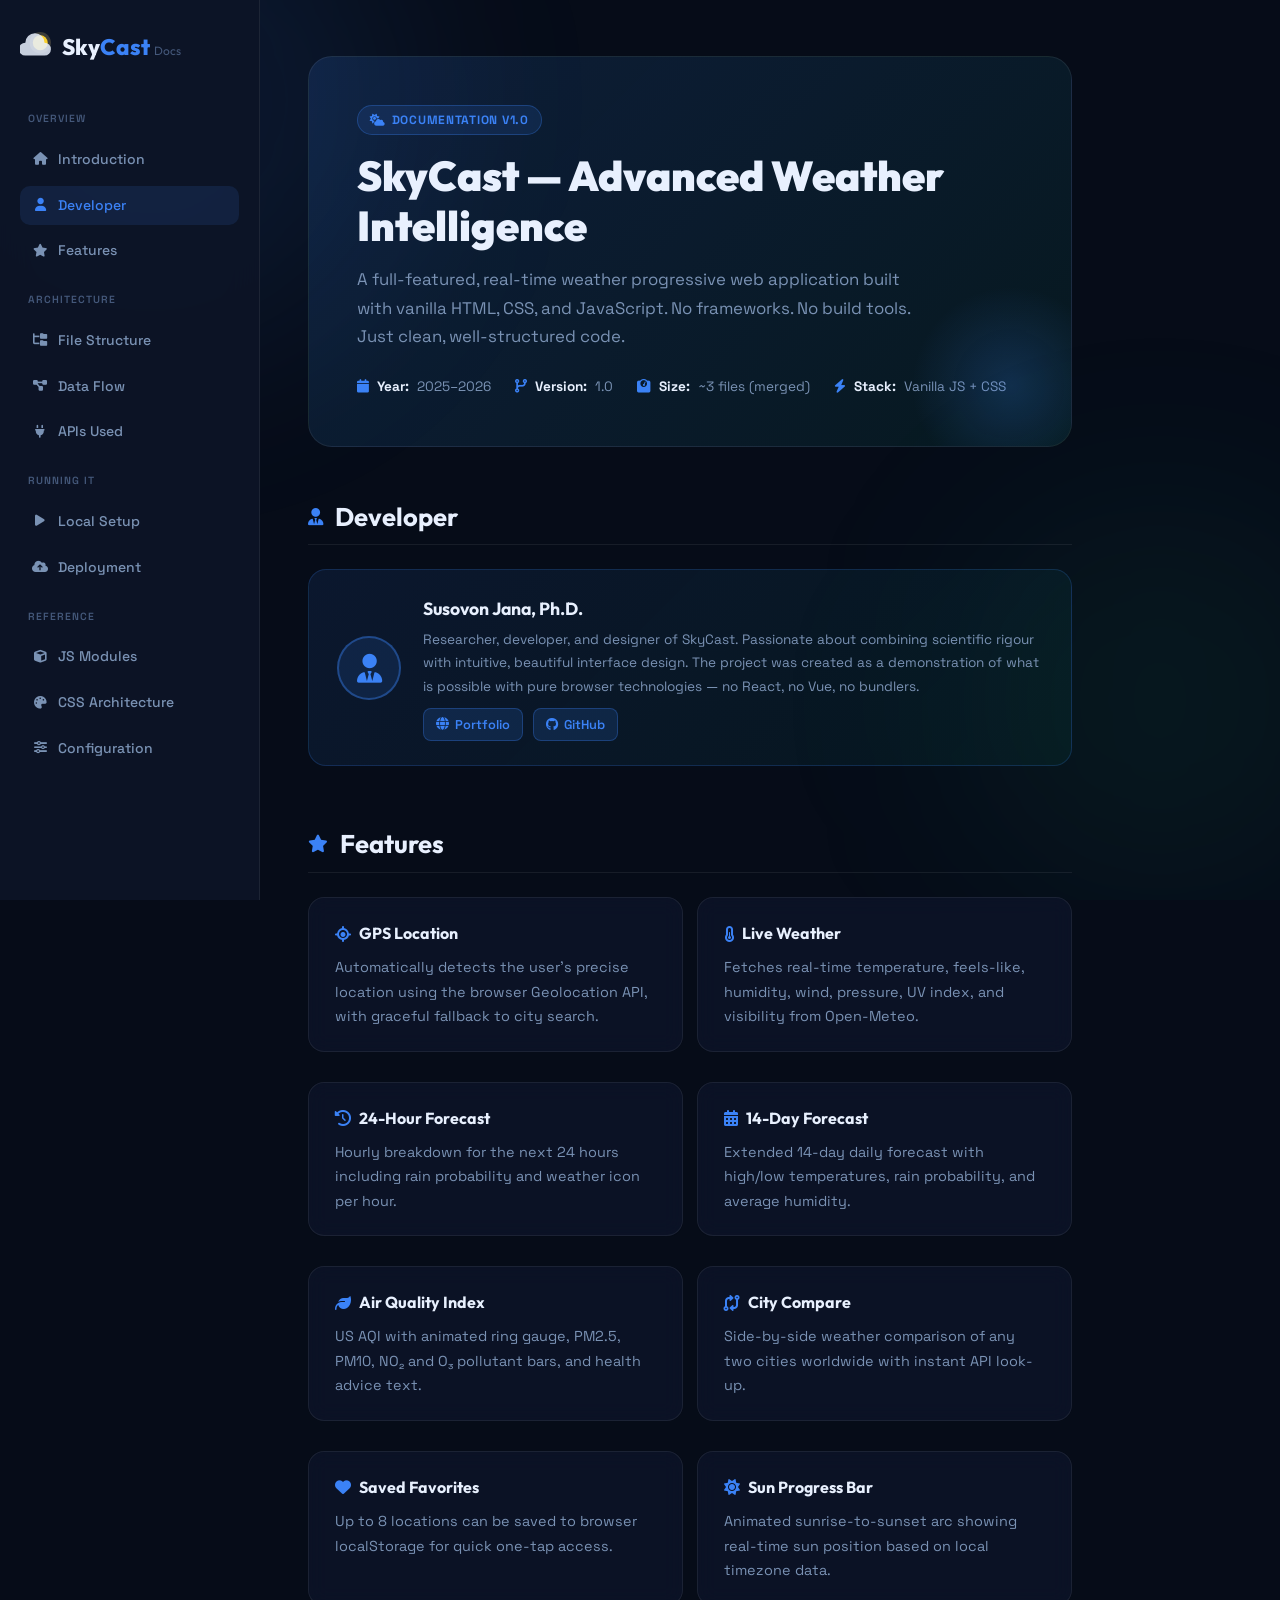
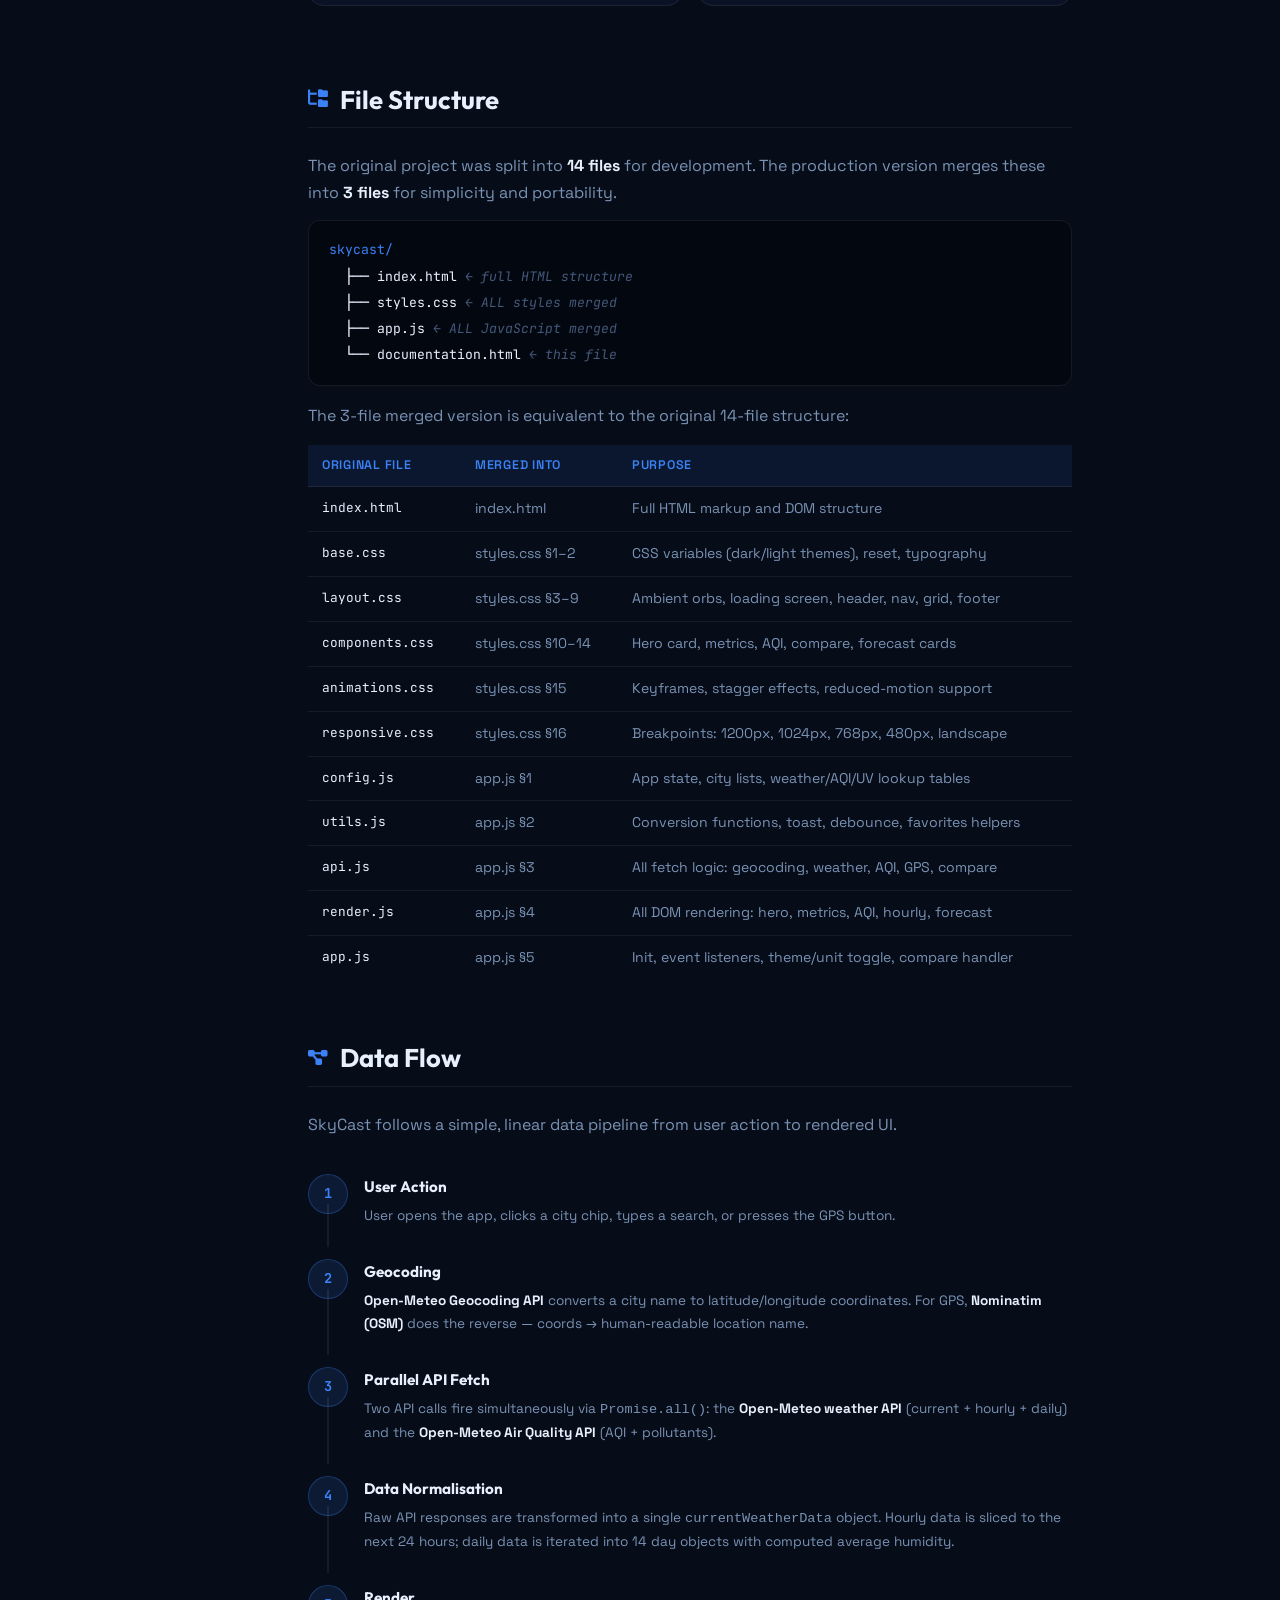
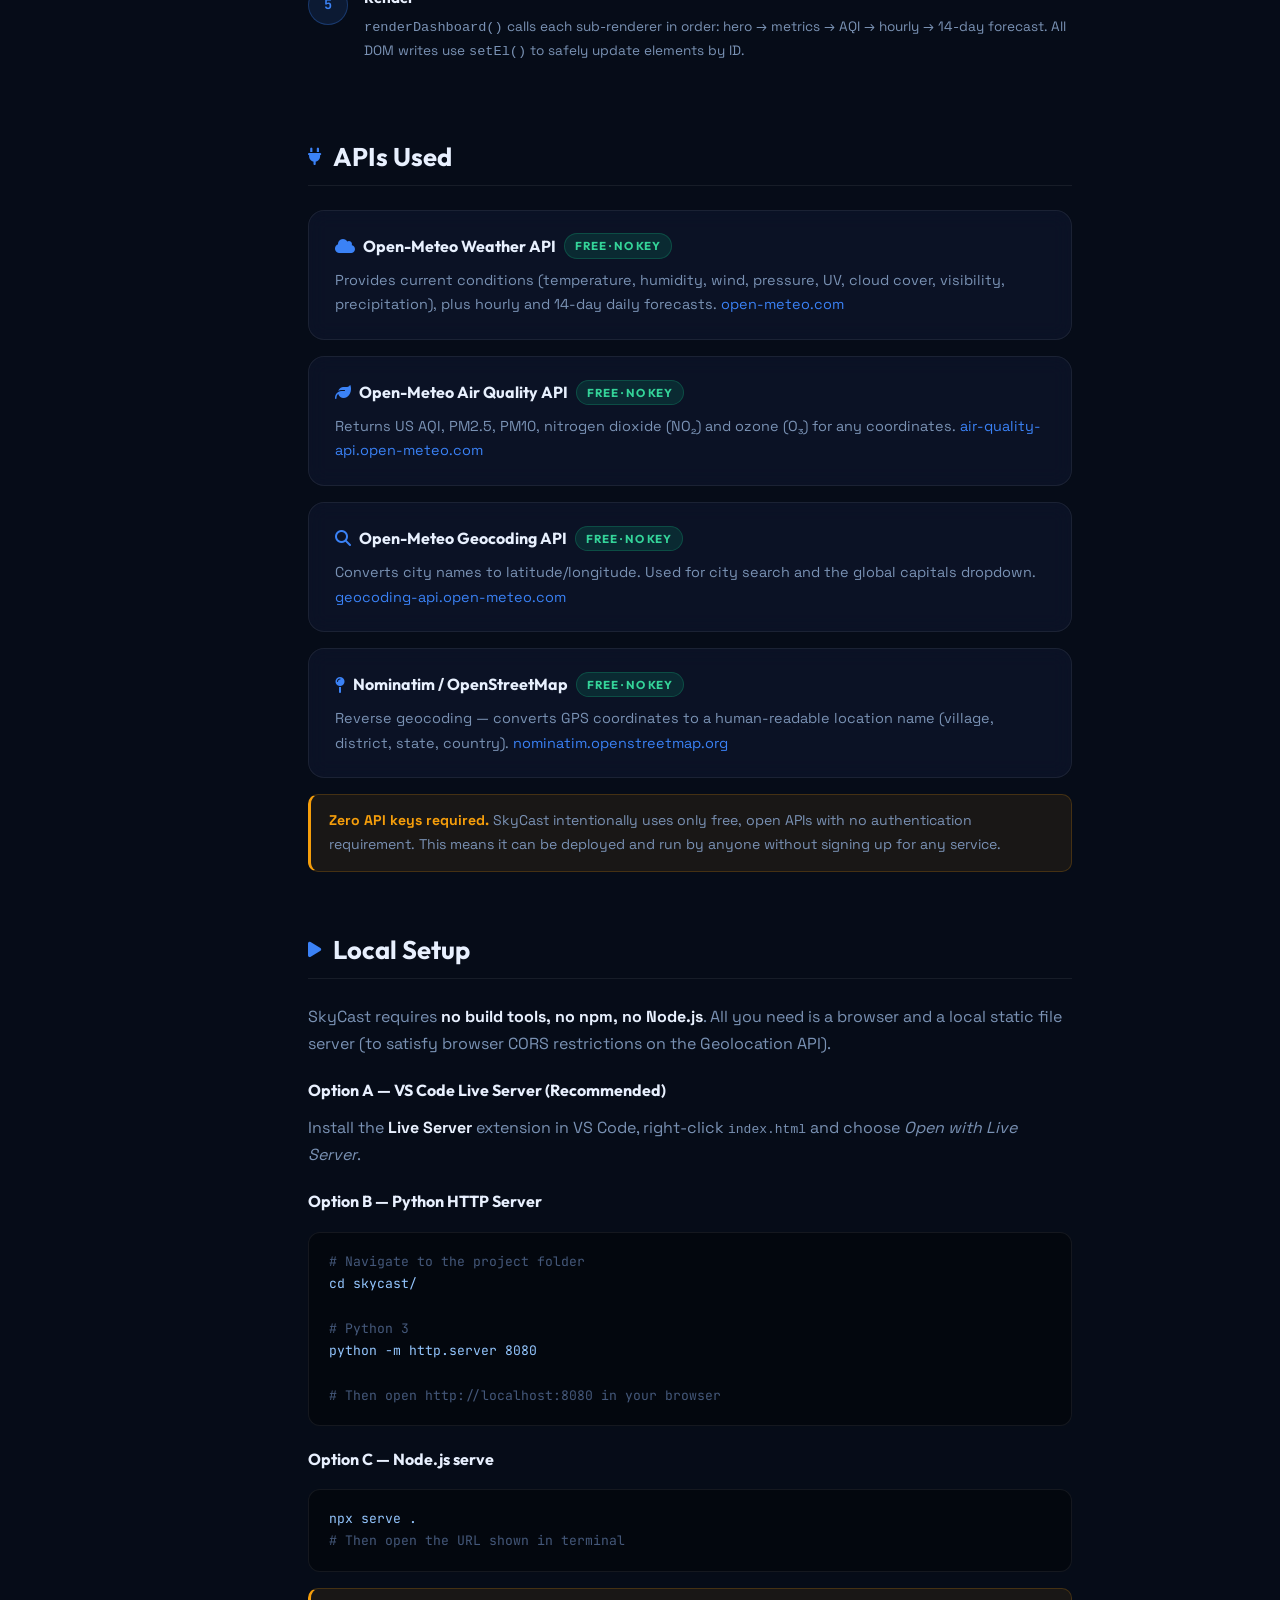
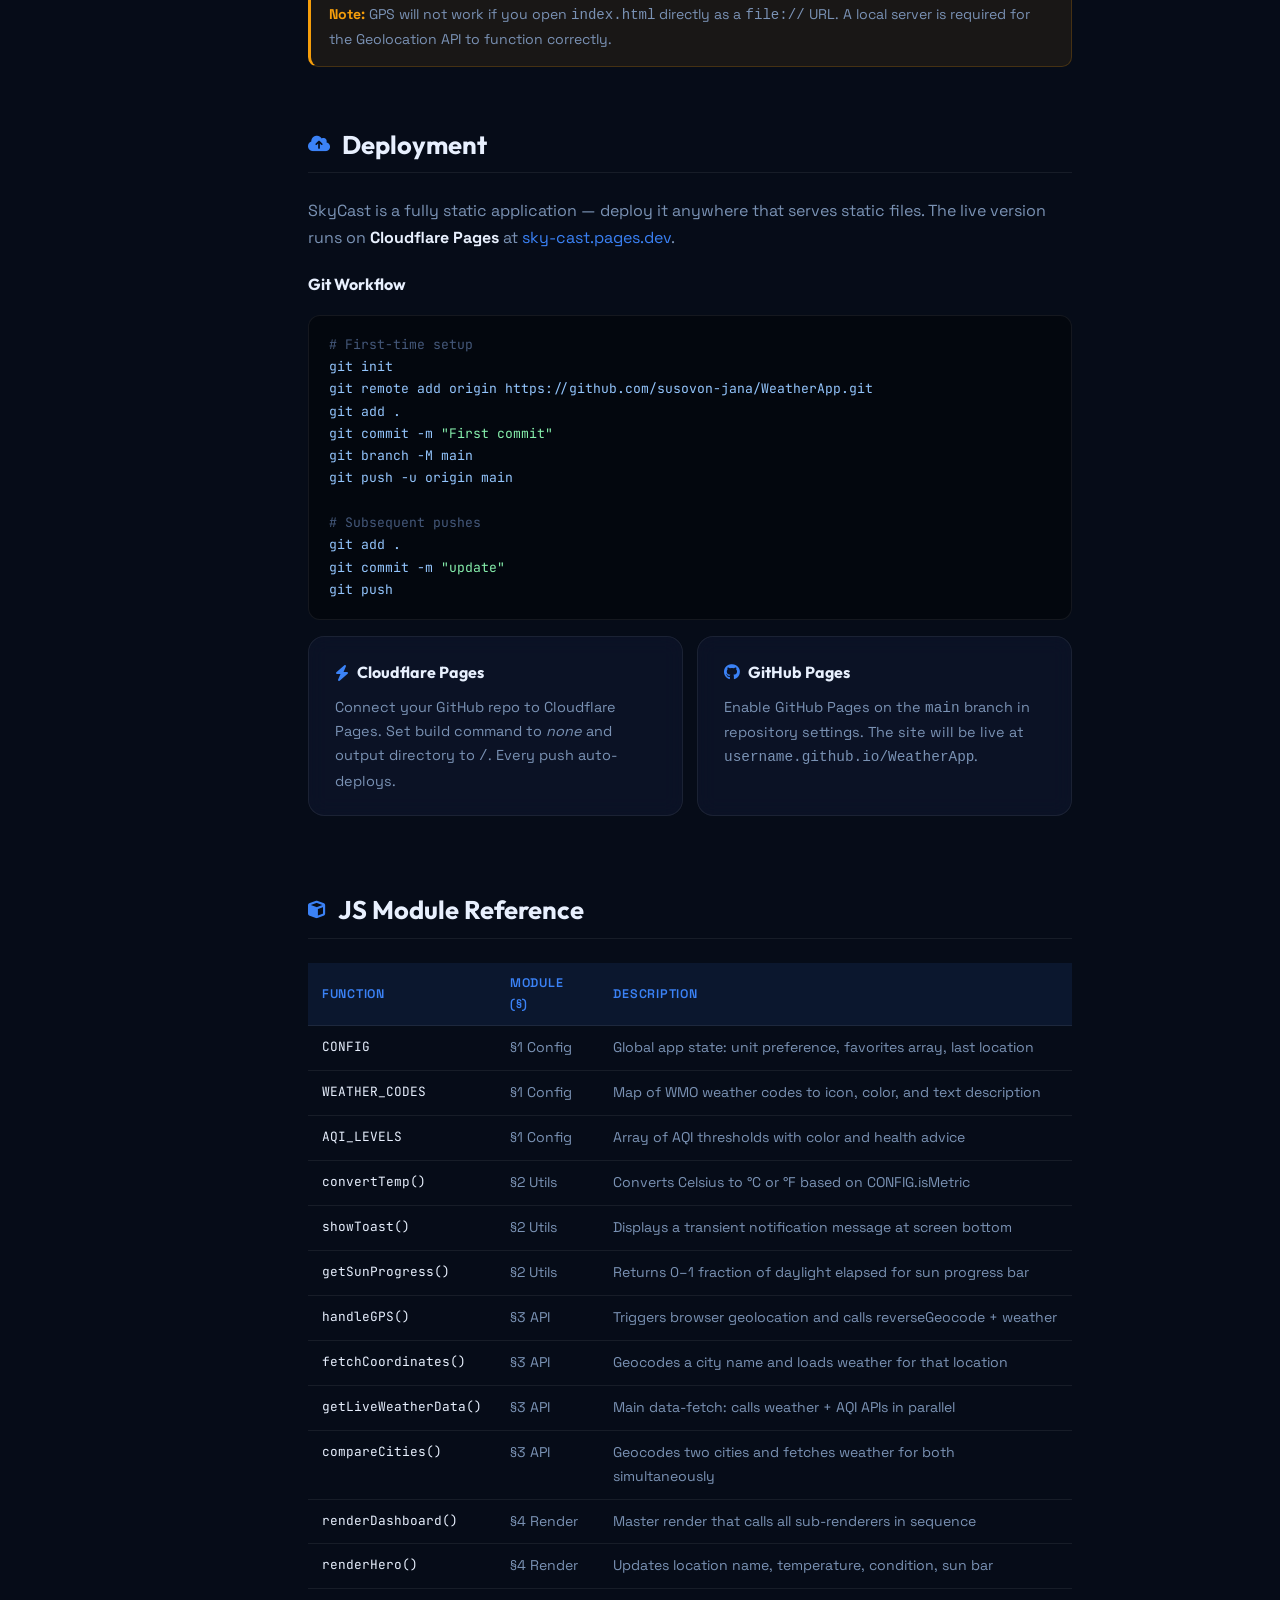
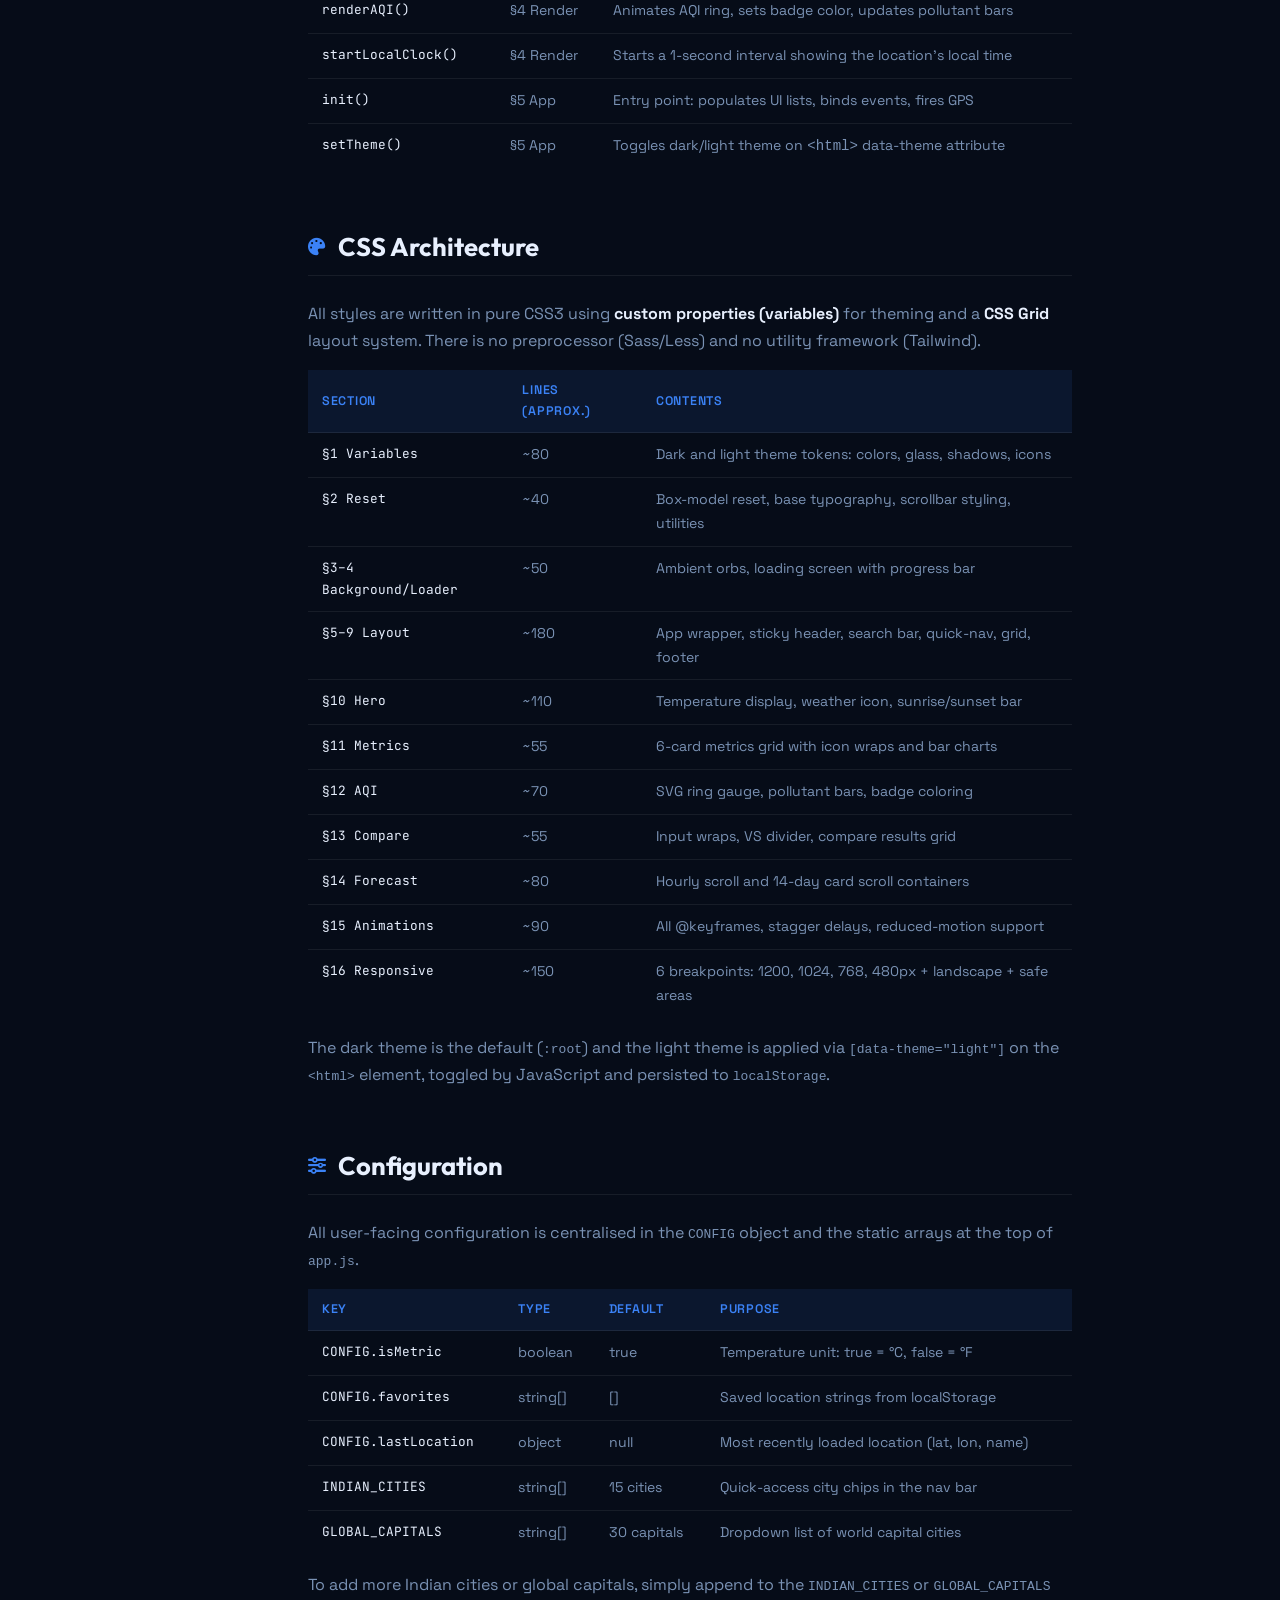
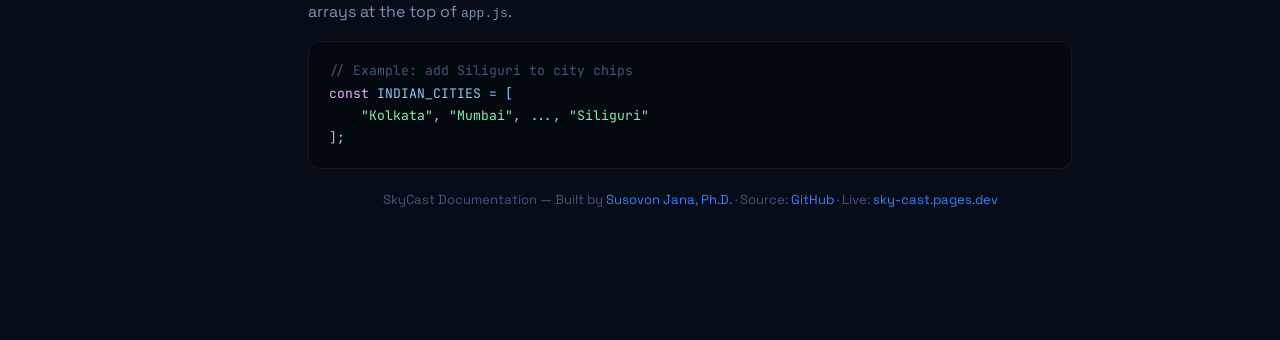
==== documentation.html @ 0b64ac8f "update" ====
<!DOCTYPE html>
<html lang="en">
<head>
    <meta charset="UTF-8">
    <meta name="viewport" content="width=device-width, initial-scale=1.0">
    <title>SkyCast — Documentation</title>
    <link rel="preconnect" href="https://fonts.googleapis.com">
    <link href="https://fonts.googleapis.com/css2?family=Outfit:wght@300;400;600;700;900&family=JetBrains+Mono:wght@400;500&family=Space+Grotesk:wght@400;500;600&display=swap" rel="stylesheet">
    <link rel="stylesheet" href="https://cdnjs.cloudflare.com/ajax/libs/font-awesome/6.5.0/css/all.min.css">
    <style>
        :root {
            --bg:        #060c18;
            --surface:   #0d1526;
            --elevated:  #141f35;
            --border:    rgba(255,255,255,0.07);
            --accent:    #3b82f6;
            --accent-lo: rgba(59,130,246,0.12);
            --text:      #e8f0fe;
            --muted:     #7a92b4;
            --dim:       #44587a;
            --good:      #10b981;
            --warn:      #f59e0b;
        }

        *, *::before, *::after { margin:0; padding:0; box-sizing:border-box; }

        html { scroll-behavior: smooth; }

        body {
            font-family: 'Space Grotesk', system-ui, sans-serif;
            background: var(--bg);
            color: var(--text);
            min-height: 100vh;
            line-height: 1.7;
        }

        /* ── AMBIENT ── */
        .ambient {
            position: fixed; inset:0; z-index:0; pointer-events:none; overflow:hidden;
        }
        .orb {
            position:absolute; border-radius:50%; filter:blur(100px);
        }
        .orb-1 { width:500px;height:500px;background:rgba(59,130,246,0.1);top:-150px;left:-100px; }
        .orb-2 { width:400px;height:400px;background:rgba(16,185,129,0.07);bottom:0;right:-80px; }

        /* ── SIDEBAR NAV ── */
        .sidebar {
            position: fixed;
            left: 0; top: 0;
            width: 260px;
            height: 100vh;
            background: rgba(13,21,38,0.95);
            border-right: 1px solid var(--border);
            backdrop-filter: blur(16px);
            display: flex;
            flex-direction: column;
            padding: 28px 20px;
            gap: 6px;
            z-index: 100;
            overflow-y: auto;
        }

        .sidebar-brand {
            display: flex; align-items: center; gap: 10px;
            margin-bottom: 24px;
        }
        .sidebar-brand svg { width:32px;height:32px; }
        .sidebar-brand h1 { font-family:'Outfit',sans-serif;font-size:1.4rem;font-weight:800; }
        .brand-accent { color: var(--accent); }

        .nav-group-label {
            font-size: 0.65rem;
            text-transform: uppercase;
            letter-spacing: 0.1em;
            color: var(--dim);
            font-weight: 600;
            margin: 14px 0 6px 8px;
        }

        .nav-link {
            display: flex;
            align-items: center;
            gap: 10px;
            padding: 8px 12px;
            border-radius: 10px;
            color: var(--muted);
            text-decoration: none;
            font-size: 0.875rem;
            font-weight: 500;
            transition: background 0.2s, color 0.2s;
        }
        .nav-link i { width: 16px; text-align: center; font-size: 0.8rem; }
        .nav-link:hover { background: var(--accent-lo); color: var(--text); }
        .nav-link.active { background: var(--accent-lo); color: var(--accent); }

        /* ── MAIN CONTENT ── */
        .main {
            margin-left: 260px;
            position: relative;
            z-index: 1;
            max-width: 860px;
            padding: 56px 48px 80px;
        }

        /* ── HERO BANNER ── */
        .doc-hero {
            padding: 48px;
            background: linear-gradient(135deg, rgba(59,130,246,0.15), rgba(16,185,129,0.08));
            border: 1px solid var(--border);
            border-radius: 24px;
            margin-bottom: 48px;
            position: relative;
            overflow: hidden;
        }
        .doc-hero::after {
            content:'';
            position:absolute;
            right:-40px;bottom:-40px;
            width:200px;height:200px;
            background:radial-gradient(circle,rgba(59,130,246,0.2),transparent 70%);
        }
        .doc-hero-badge {
            display: inline-flex; align-items: center; gap: 6px;
            background: var(--accent-lo);
            border: 1px solid rgba(59,130,246,0.3);
            color: var(--accent);
            font-size: 0.75rem; font-weight: 700;
            padding: 4px 12px; border-radius: 20px;
            letter-spacing: 0.06em; text-transform: uppercase;
            margin-bottom: 16px;
        }
        .doc-hero h1 {
            font-family: 'Outfit', sans-serif;
            font-size: 2.6rem; font-weight: 900;
            line-height: 1.2;
            margin-bottom: 14px;
        }
        .doc-hero p {
            font-size: 1.05rem; color: var(--muted);
            max-width: 560px; line-height: 1.7;
        }
        .doc-hero-meta {
            display: flex; gap: 24px; margin-top: 24px; flex-wrap: wrap;
        }
        .meta-item {
            display: flex; align-items: center; gap: 8px;
            font-size: 0.85rem; color: var(--muted);
        }
        .meta-item i { color: var(--accent); }
        .meta-item strong { color: var(--text); }

        /* ── SECTIONS ── */
        section { margin-bottom: 56px; }

        .section-title {
            font-family: 'Outfit', sans-serif;
            font-size: 1.6rem; font-weight: 700;
            margin-bottom: 6px;
            display: flex; align-items: center; gap: 12px;
        }
        .section-title i { color: var(--accent); font-size: 1.1rem; }
        .section-divider {
            height: 1px; background: var(--border);
            margin-bottom: 24px;
        }

        p { color: var(--muted); margin-bottom: 14px; }
        p strong { color: var(--text); }
        p a { color: var(--accent); text-decoration: none; }
        p a:hover { text-decoration: underline; }

        /* ── CARD ── */
        .card {
            background: rgba(14,22,45,0.65);
            border: 1px solid var(--border);
            border-radius: 16px;
            padding: 22px 26px;
            margin-bottom: 16px;
            backdrop-filter: blur(10px);
        }
        .card h3 {
            font-family: 'Outfit', sans-serif;
            font-size: 1rem; font-weight: 700;
            margin-bottom: 8px;
            display: flex; align-items: center; gap: 8px;
        }
        .card h3 i { color: var(--accent); }
        .card p { margin-bottom: 0; font-size: 0.9rem; }

        /* ── GRID ── */
        .grid-2 { display: grid; grid-template-columns: 1fr 1fr; gap: 14px; }

        /* ── CODE BLOCK ── */
        .code-block {
            background: rgba(0,0,0,0.4);
            border: 1px solid var(--border);
            border-radius: 12px;
            padding: 18px 20px;
            margin: 16px 0;
            overflow-x: auto;
        }
        .code-block pre {
            font-family: 'JetBrains Mono', monospace;
            font-size: 0.82rem;
            color: #93c5fd;
            white-space: pre;
        }
        .code-block .comment { color: var(--dim); }
        .code-block .string  { color: #86efac; }
        .code-block .keyword { color: #f0abfc; }

        /* ── TABLE ── */
        table {
            width: 100%;
            border-collapse: collapse;
            margin: 16px 0;
            font-size: 0.88rem;
        }
        th {
            text-align: left;
            padding: 10px 14px;
            background: rgba(59,130,246,0.1);
            color: var(--accent);
            font-weight: 600;
            font-size: 0.78rem;
            text-transform: uppercase;
            letter-spacing: 0.06em;
            border-bottom: 1px solid var(--border);
        }
        td {
            padding: 10px 14px;
            border-bottom: 1px solid var(--border);
            color: var(--muted);
            vertical-align: top;
        }
        td:first-child { color: var(--text); font-family: 'JetBrains Mono', monospace; font-size: 0.8rem; }
        tr:last-child td { border-bottom: none; }

        /* ── BADGES ── */
        .badge {
            display: inline-block;
            padding: 2px 10px; border-radius: 20px;
            font-size: 0.72rem; font-weight: 700;
            text-transform: uppercase; letter-spacing: 0.05em;
        }
        .badge-blue   { background:rgba(59,130,246,0.15); color:#60a5fa; border:1px solid rgba(59,130,246,0.25); }
        .badge-green  { background:rgba(16,185,129,0.15); color:#34d399; border:1px solid rgba(16,185,129,0.25); }
        .badge-yellow { background:rgba(245,158,11,0.15); color:#fbbf24; border:1px solid rgba(245,158,11,0.25); }

        /* ── FLOW DIAGRAM ── */
        .flow {
            display: flex;
            flex-direction: column;
            gap: 0;
            margin: 20px 0;
        }
        .flow-step {
            display: flex;
            align-items: flex-start;
            gap: 16px;
            padding: 16px 0;
            position: relative;
        }
        .flow-step:not(:last-child)::after {
            content:'';
            position:absolute;
            left:19px; top:46px;
            width:2px; bottom:-4px;
            background: var(--border);
        }
        .flow-num {
            width: 40px; height: 40px;
            border-radius: 50%;
            background: var(--accent-lo);
            border: 1px solid rgba(59,130,246,0.3);
            color: var(--accent);
            display: flex; align-items: center; justify-content: center;
            font-family: 'JetBrains Mono', monospace;
            font-size: 0.85rem; font-weight: 700;
            flex-shrink: 0;
        }
        .flow-body h4 {
            font-family: 'Outfit', sans-serif;
            font-size: 0.95rem; font-weight: 700;
            margin-bottom: 4px; color: var(--text);
        }
        .flow-body p { margin: 0; font-size: 0.85rem; }

        /* ── AUTHOR CARD ── */
        .author-card {
            display: flex;
            align-items: center;
            gap: 22px;
            background: linear-gradient(135deg, rgba(59,130,246,0.1), rgba(16,185,129,0.06));
            border: 1px solid rgba(59,130,246,0.2);
            border-radius: 18px;
            padding: 24px 28px;
        }
        .author-avatar {
            width: 64px; height: 64px;
            border-radius: 50%;
            background: var(--accent-lo);
            border: 2px solid rgba(59,130,246,0.4);
            display: flex; align-items: center; justify-content: center;
            font-size: 1.8rem; color: var(--accent);
            flex-shrink: 0;
        }
        .author-info h3 { font-family:'Outfit',sans-serif;font-size:1.1rem;font-weight:700;margin-bottom:4px; }
        .author-info p  { font-size:0.85rem;margin-bottom:0; }
        .author-links { display:flex;gap:10px;margin-top:10px; }
        .author-link {
            display:flex;align-items:center;gap:6px;
            padding:5px 12px;
            background:rgba(59,130,246,0.15);
            border:1px solid rgba(59,130,246,0.3);
            border-radius:8px;
            color:var(--accent);font-size:0.8rem;font-weight:600;
            text-decoration:none;transition:background 0.2s;
        }
        .author-link:hover { background:rgba(59,130,246,0.28); }

        /* ── HIGHLIGHT ── */
        .highlight-box {
            background: rgba(245,158,11,0.08);
            border: 1px solid rgba(245,158,11,0.2);
            border-left: 3px solid var(--warn);
            border-radius: 10px;
            padding: 14px 18px;
            margin: 16px 0;
        }
        .highlight-box p { margin:0; font-size:0.88rem; color:var(--muted); }
        .highlight-box strong { color: var(--warn); }

        /* ── FILE TREE ── */
        .file-tree {
            background: rgba(0,0,0,0.35);
            border: 1px solid var(--border);
            border-radius: 12px;
            padding: 16px 20px;
            font-family: 'JetBrains Mono', monospace;
            font-size: 0.82rem;
            color: var(--muted);
            line-height: 2;
        }
        .file-tree .dir   { color: var(--accent); }
        .file-tree .file  { color: var(--text); }
        .file-tree .note  { color: var(--dim); font-style:italic; }

        /* ── RESPONSIVE ── */
        @media (max-width: 900px) {
            .sidebar { transform: translateX(-260px); }
            .main { margin-left: 0; padding: 32px 20px 60px; }
            .grid-2 { grid-template-columns: 1fr; }
            .doc-hero { padding: 28px; }
            .doc-hero h1 { font-size: 1.8rem; }
            .author-card { flex-direction: column; }
        }
    </style>
</head>
<body>

<div class="ambient">
    <div class="orb orb-1"></div>
    <div class="orb orb-2"></div>
</div>

<!-- ══════════ SIDEBAR NAV ══════════ -->
<nav class="sidebar">
    <div class="sidebar-brand">
        <svg viewBox="0 0 60 60" xmlns="http://www.w3.org/2000/svg">
            <circle cx="38" cy="22" r="14" fill="#facc15"/>
            <circle cx="38" cy="22" r="20" fill="#fde68a" opacity="0.2"/>
            <path d="M10 46 A12 12 0 0 1 10 22 A16 16 0 0 1 46 22 A12 12 0 0 1 46 46Z" fill="#e8f0fe" opacity="0.85"/>
        </svg>
        <h1>Sky<span class="brand-accent">Cast</span> <span style="font-size:0.75rem;color:var(--dim);font-weight:400;">Docs</span></h1>
    </div>

    <span class="nav-group-label">Overview</span>
    <a href="#overview"   class="nav-link active"><i class="fas fa-house"></i> Introduction</a>
    <a href="#developer"  class="nav-link"><i class="fas fa-user"></i> Developer</a>
    <a href="#features"   class="nav-link"><i class="fas fa-star"></i> Features</a>

    <span class="nav-group-label">Architecture</span>
    <a href="#structure"  class="nav-link"><i class="fas fa-folder-tree"></i> File Structure</a>
    <a href="#data-flow"  class="nav-link"><i class="fas fa-diagram-project"></i> Data Flow</a>
    <a href="#apis"       class="nav-link"><i class="fas fa-plug"></i> APIs Used</a>

    <span class="nav-group-label">Running It</span>
    <a href="#setup"      class="nav-link"><i class="fas fa-play"></i> Local Setup</a>
    <a href="#deployment" class="nav-link"><i class="fas fa-cloud-upload-alt"></i> Deployment</a>

    <span class="nav-group-label">Reference</span>
    <a href="#modules"    class="nav-link"><i class="fas fa-cube"></i> JS Modules</a>
    <a href="#css"        class="nav-link"><i class="fas fa-palette"></i> CSS Architecture</a>
    <a href="#config"     class="nav-link"><i class="fas fa-sliders"></i> Configuration</a>
</nav>

<!-- ══════════ MAIN CONTENT ══════════ -->
<main class="main">

    <!-- Hero -->
    <div class="doc-hero" id="overview">
        <div class="doc-hero-badge"><i class="fas fa-cloud-sun"></i> Documentation v1.0</div>
        <h1>SkyCast — Advanced Weather Intelligence</h1>
        <p>A full-featured, real-time weather progressive web application built with vanilla HTML, CSS, and JavaScript. No frameworks. No build tools. Just clean, well-structured code.</p>
        <div class="doc-hero-meta">
            <div class="meta-item"><i class="fas fa-calendar"></i> <strong>Year:</strong> 2025–2026</div>
            <div class="meta-item"><i class="fas fa-code-branch"></i> <strong>Version:</strong> 1.0</div>
            <div class="meta-item"><i class="fas fa-weight-scale"></i> <strong>Size:</strong> ~3 files (merged)</div>
            <div class="meta-item"><i class="fas fa-bolt"></i> <strong>Stack:</strong> Vanilla JS + CSS</div>
        </div>
    </div>

    <!-- Developer -->
    <section id="developer">
        <h2 class="section-title"><i class="fas fa-user-tie"></i> Developer</h2>
        <div class="section-divider"></div>
        <div class="author-card">
            <div class="author-avatar"><i class="fas fa-user-tie"></i></div>
            <div class="author-info">
                <h3>Susovon Jana, Ph.D.</h3>
                <p>Researcher, developer, and designer of SkyCast. Passionate about combining scientific rigour with intuitive, beautiful interface design. The project was created as a demonstration of what is possible with pure browser technologies — no React, no Vue, no bundlers.</p>
                <div class="author-links">
                    <a href="https://dr-susovon.pages.dev" target="_blank" class="author-link">
                        <i class="fas fa-globe"></i> Portfolio
                    </a>
                    <a href="https://github.com/susovon-jana/WeatherApp" target="_blank" class="author-link">
                        <i class="fab fa-github"></i> GitHub
                    </a>
                </div>
            </div>
        </div>
    </section>

    <!-- Features -->
    <section id="features">
        <h2 class="section-title"><i class="fas fa-star"></i> Features</h2>
        <div class="section-divider"></div>
        <div class="grid-2">
            <div class="card">
                <h3><i class="fas fa-location-crosshairs"></i> GPS Location</h3>
                <p>Automatically detects the user's precise location using the browser Geolocation API, with graceful fallback to city search.</p>
            </div>
            <div class="card">
                <h3><i class="fas fa-temperature-half"></i> Live Weather</h3>
                <p>Fetches real-time temperature, feels-like, humidity, wind, pressure, UV index, and visibility from Open-Meteo.</p>
            </div>
            <div class="card">
                <h3><i class="fas fa-clock-rotate-left"></i> 24-Hour Forecast</h3>
                <p>Hourly breakdown for the next 24 hours including rain probability and weather icon per hour.</p>
            </div>
            <div class="card">
                <h3><i class="fas fa-calendar-days"></i> 14-Day Forecast</h3>
                <p>Extended 14-day daily forecast with high/low temperatures, rain probability, and average humidity.</p>
            </div>
            <div class="card">
                <h3><i class="fas fa-leaf"></i> Air Quality Index</h3>
                <p>US AQI with animated ring gauge, PM2.5, PM10, NO₂ and O₃ pollutant bars, and health advice text.</p>
            </div>
            <div class="card">
                <h3><i class="fas fa-code-compare"></i> City Compare</h3>
                <p>Side-by-side weather comparison of any two cities worldwide with instant API look-up.</p>
            </div>
            <div class="card">
                <h3><i class="fas fa-heart"></i> Saved Favorites</h3>
                <p>Up to 8 locations can be saved to browser localStorage for quick one-tap access.</p>
            </div>
            <div class="card">
                <h3><i class="fas fa-sun"></i> Sun Progress Bar</h3>
                <p>Animated sunrise-to-sunset arc showing real-time sun position based on local timezone data.</p>
            </div>
        </div>
    </section>

    <!-- File Structure -->
    <section id="structure">
        <h2 class="section-title"><i class="fas fa-folder-tree"></i> File Structure</h2>
        <div class="section-divider"></div>
        <p>The original project was split into <strong>14 files</strong> for development. The production version merges these into <strong>3 files</strong> for simplicity and portability.</p>

        <div class="file-tree">
            <span class="dir">skycast/</span><br>
            &nbsp;&nbsp;<span class="file">├── index.html</span>         <span class="note">← full HTML structure</span><br>
            &nbsp;&nbsp;<span class="file">├── styles.css</span>         <span class="note">← ALL styles merged</span><br>
            &nbsp;&nbsp;<span class="file">├── app.js</span>             <span class="note">← ALL JavaScript merged</span><br>
            &nbsp;&nbsp;<span class="file">└── documentation.html</span> <span class="note">← this file</span>
        </div>

        <p style="margin-top:16px;">The 3-file merged version is equivalent to the original 14-file structure:</p>

        <table>
            <thead>
                <tr><th>Original File</th><th>Merged Into</th><th>Purpose</th></tr>
            </thead>
            <tbody>
                <tr><td>index.html</td><td>index.html</td><td>Full HTML markup and DOM structure</td></tr>
                <tr><td>base.css</td><td>styles.css §1–2</td><td>CSS variables (dark/light themes), reset, typography</td></tr>
                <tr><td>layout.css</td><td>styles.css §3–9</td><td>Ambient orbs, loading screen, header, nav, grid, footer</td></tr>
                <tr><td>components.css</td><td>styles.css §10–14</td><td>Hero card, metrics, AQI, compare, forecast cards</td></tr>
                <tr><td>animations.css</td><td>styles.css §15</td><td>Keyframes, stagger effects, reduced-motion support</td></tr>
                <tr><td>responsive.css</td><td>styles.css §16</td><td>Breakpoints: 1200px, 1024px, 768px, 480px, landscape</td></tr>
                <tr><td>config.js</td><td>app.js §1</td><td>App state, city lists, weather/AQI/UV lookup tables</td></tr>
                <tr><td>utils.js</td><td>app.js §2</td><td>Conversion functions, toast, debounce, favorites helpers</td></tr>
                <tr><td>api.js</td><td>app.js §3</td><td>All fetch logic: geocoding, weather, AQI, GPS, compare</td></tr>
                <tr><td>render.js</td><td>app.js §4</td><td>All DOM rendering: hero, metrics, AQI, hourly, forecast</td></tr>
                <tr><td>app.js</td><td>app.js §5</td><td>Init, event listeners, theme/unit toggle, compare handler</td></tr>
            </tbody>
        </table>
    </section>

    <!-- Data Flow -->
    <section id="data-flow">
        <h2 class="section-title"><i class="fas fa-diagram-project"></i> Data Flow</h2>
        <div class="section-divider"></div>
        <p>SkyCast follows a simple, linear data pipeline from user action to rendered UI.</p>

        <div class="flow">
            <div class="flow-step">
                <div class="flow-num">1</div>
                <div class="flow-body">
                    <h4>User Action</h4>
                    <p>User opens the app, clicks a city chip, types a search, or presses the GPS button.</p>
                </div>
            </div>
            <div class="flow-step">
                <div class="flow-num">2</div>
                <div class="flow-body">
                    <h4>Geocoding</h4>
                    <p><strong>Open-Meteo Geocoding API</strong> converts a city name to latitude/longitude coordinates. For GPS, <strong>Nominatim (OSM)</strong> does the reverse — coords → human-readable location name.</p>
                </div>
            </div>
            <div class="flow-step">
                <div class="flow-num">3</div>
                <div class="flow-body">
                    <h4>Parallel API Fetch</h4>
                    <p>Two API calls fire simultaneously via <code>Promise.all()</code>: the <strong>Open-Meteo weather API</strong> (current + hourly + daily) and the <strong>Open-Meteo Air Quality API</strong> (AQI + pollutants).</p>
                </div>
            </div>
            <div class="flow-step">
                <div class="flow-num">4</div>
                <div class="flow-body">
                    <h4>Data Normalisation</h4>
                    <p>Raw API responses are transformed into a single <code>currentWeatherData</code> object. Hourly data is sliced to the next 24 hours; daily data is iterated into 14 day objects with computed average humidity.</p>
                </div>
            </div>
            <div class="flow-step">
                <div class="flow-num">5</div>
                <div class="flow-body">
                    <h4>Render</h4>
                    <p><code>renderDashboard()</code> calls each sub-renderer in order: hero → metrics → AQI → hourly → 14-day forecast. All DOM writes use <code>setEl()</code> to safely update elements by ID.</p>
                </div>
            </div>
        </div>
    </section>

    <!-- APIs -->
    <section id="apis">
        <h2 class="section-title"><i class="fas fa-plug"></i> APIs Used</h2>
        <div class="section-divider"></div>

        <div class="card">
            <h3><i class="fas fa-cloud"></i> Open-Meteo Weather API <span class="badge badge-green">Free · No Key</span></h3>
            <p>Provides current conditions (temperature, humidity, wind, pressure, UV, cloud cover, visibility, precipitation), plus hourly and 14-day daily forecasts. <a href="https://open-meteo.com" target="_blank">open-meteo.com</a></p>
        </div>

        <div class="card">
            <h3><i class="fas fa-leaf"></i> Open-Meteo Air Quality API <span class="badge badge-green">Free · No Key</span></h3>
            <p>Returns US AQI, PM2.5, PM10, nitrogen dioxide (NO₂) and ozone (O₃) for any coordinates. <a href="https://air-quality-api.open-meteo.com" target="_blank">air-quality-api.open-meteo.com</a></p>
        </div>

        <div class="card">
            <h3><i class="fas fa-magnifying-glass"></i> Open-Meteo Geocoding API <span class="badge badge-green">Free · No Key</span></h3>
            <p>Converts city names to latitude/longitude. Used for city search and the global capitals dropdown. <a href="https://geocoding-api.open-meteo.com" target="_blank">geocoding-api.open-meteo.com</a></p>
        </div>

        <div class="card">
            <h3><i class="fas fa-map-pin"></i> Nominatim / OpenStreetMap <span class="badge badge-green">Free · No Key</span></h3>
            <p>Reverse geocoding — converts GPS coordinates to a human-readable location name (village, district, state, country). <a href="https://nominatim.openstreetmap.org" target="_blank">nominatim.openstreetmap.org</a></p>
        </div>

        <div class="highlight-box">
            <p><strong>Zero API keys required.</strong> SkyCast intentionally uses only free, open APIs with no authentication requirement. This means it can be deployed and run by anyone without signing up for any service.</p>
        </div>
    </section>

    <!-- Setup -->
    <section id="setup">
        <h2 class="section-title"><i class="fas fa-play"></i> Local Setup</h2>
        <div class="section-divider"></div>
        <p>SkyCast requires <strong>no build tools, no npm, no Node.js</strong>. All you need is a browser and a local static file server (to satisfy browser CORS restrictions on the Geolocation API).</p>

        <h3 style="font-family:'Outfit',sans-serif;margin:20px 0 10px;font-size:1rem;">Option A — VS Code Live Server (Recommended)</h3>
        <p>Install the <strong>Live Server</strong> extension in VS Code, right-click <code>index.html</code> and choose <em>Open with Live Server</em>.</p>

        <h3 style="font-family:'Outfit',sans-serif;margin:20px 0 10px;font-size:1rem;">Option B — Python HTTP Server</h3>
        <div class="code-block">
<pre><span class="comment"># Navigate to the project folder</span>
cd skycast/

<span class="comment"># Python 3</span>
python -m http.server 8080

<span class="comment"># Then open http://localhost:8080 in your browser</span></pre>
        </div>

        <h3 style="font-family:'Outfit',sans-serif;margin:20px 0 10px;font-size:1rem;">Option C — Node.js serve</h3>
        <div class="code-block">
<pre>npx serve .
<span class="comment"># Then open the URL shown in terminal</span></pre>
        </div>

        <div class="highlight-box">
            <p><strong>Note:</strong> GPS will not work if you open <code>index.html</code> directly as a <code>file://</code> URL. A local server is required for the Geolocation API to function correctly.</p>
        </div>
    </section>

    <!-- Deployment -->
    <section id="deployment">
        <h2 class="section-title"><i class="fas fa-cloud-upload-alt"></i> Deployment</h2>
        <div class="section-divider"></div>
        <p>SkyCast is a fully static application — deploy it anywhere that serves static files. The live version runs on <strong>Cloudflare Pages</strong> at <a href="https://sky-cast.pages.dev" target="_blank">sky-cast.pages.dev</a>.</p>

        <h3 style="font-family:'Outfit',sans-serif;margin:20px 0 10px;font-size:1rem;">Git Workflow</h3>
        <div class="code-block">
<pre><span class="comment"># First-time setup</span>
git init
git remote add origin https://github.com/susovon-jana/WeatherApp.git
git add .
git commit -m <span class="string">"First commit"</span>
git branch -M main
git push -u origin main

<span class="comment"># Subsequent pushes</span>
git add .
git commit -m <span class="string">"update"</span>
git push</pre>
        </div>

        <div class="grid-2" style="margin-top:16px;">
            <div class="card">
                <h3><i class="fas fa-bolt"></i> Cloudflare Pages</h3>
                <p>Connect your GitHub repo to Cloudflare Pages. Set build command to <em>none</em> and output directory to <code>/</code>. Every push auto-deploys.</p>
            </div>
            <div class="card">
                <h3><i class="fab fa-github"></i> GitHub Pages</h3>
                <p>Enable GitHub Pages on the <code>main</code> branch in repository settings. The site will be live at <code>username.github.io/WeatherApp</code>.</p>
            </div>
        </div>
    </section>

    <!-- JS Modules -->
    <section id="modules">
        <h2 class="section-title"><i class="fas fa-cube"></i> JS Module Reference</h2>
        <div class="section-divider"></div>

        <table>
            <thead>
                <tr><th>Function</th><th>Module (§)</th><th>Description</th></tr>
            </thead>
            <tbody>
                <tr><td>CONFIG</td><td>§1 Config</td><td>Global app state: unit preference, favorites array, last location</td></tr>
                <tr><td>WEATHER_CODES</td><td>§1 Config</td><td>Map of WMO weather codes to icon, color, and text description</td></tr>
                <tr><td>AQI_LEVELS</td><td>§1 Config</td><td>Array of AQI thresholds with color and health advice</td></tr>
                <tr><td>convertTemp()</td><td>§2 Utils</td><td>Converts Celsius to °C or °F based on CONFIG.isMetric</td></tr>
                <tr><td>showToast()</td><td>§2 Utils</td><td>Displays a transient notification message at screen bottom</td></tr>
                <tr><td>getSunProgress()</td><td>§2 Utils</td><td>Returns 0–1 fraction of daylight elapsed for sun progress bar</td></tr>
                <tr><td>handleGPS()</td><td>§3 API</td><td>Triggers browser geolocation and calls reverseGeocode + weather</td></tr>
                <tr><td>fetchCoordinates()</td><td>§3 API</td><td>Geocodes a city name and loads weather for that location</td></tr>
                <tr><td>getLiveWeatherData()</td><td>§3 API</td><td>Main data-fetch: calls weather + AQI APIs in parallel</td></tr>
                <tr><td>compareCities()</td><td>§3 API</td><td>Geocodes two cities and fetches weather for both simultaneously</td></tr>
                <tr><td>renderDashboard()</td><td>§4 Render</td><td>Master render that calls all sub-renderers in sequence</td></tr>
                <tr><td>renderHero()</td><td>§4 Render</td><td>Updates location name, temperature, condition, sun bar</td></tr>
                <tr><td>renderAQI()</td><td>§4 Render</td><td>Animates AQI ring, sets badge color, updates pollutant bars</td></tr>
                <tr><td>startLocalClock()</td><td>§4 Render</td><td>Starts a 1-second interval showing the location's local time</td></tr>
                <tr><td>init()</td><td>§5 App</td><td>Entry point: populates UI lists, binds events, fires GPS</td></tr>
                <tr><td>setTheme()</td><td>§5 App</td><td>Toggles dark/light theme on <code>&lt;html&gt;</code> data-theme attribute</td></tr>
            </tbody>
        </table>
    </section>

    <!-- CSS Architecture -->
    <section id="css">
        <h2 class="section-title"><i class="fas fa-palette"></i> CSS Architecture</h2>
        <div class="section-divider"></div>
        <p>All styles are written in pure CSS3 using <strong>custom properties (variables)</strong> for theming and a <strong>CSS Grid</strong> layout system. There is no preprocessor (Sass/Less) and no utility framework (Tailwind).</p>

        <table>
            <thead><tr><th>Section</th><th>Lines (approx.)</th><th>Contents</th></tr></thead>
            <tbody>
                <tr><td>§1 Variables</td><td>~80</td><td>Dark and light theme tokens: colors, glass, shadows, icons</td></tr>
                <tr><td>§2 Reset</td><td>~40</td><td>Box-model reset, base typography, scrollbar styling, utilities</td></tr>
                <tr><td>§3–4 Background/Loader</td><td>~50</td><td>Ambient orbs, loading screen with progress bar</td></tr>
                <tr><td>§5–9 Layout</td><td>~180</td><td>App wrapper, sticky header, search bar, quick-nav, grid, footer</td></tr>
                <tr><td>§10 Hero</td><td>~110</td><td>Temperature display, weather icon, sunrise/sunset bar</td></tr>
                <tr><td>§11 Metrics</td><td>~55</td><td>6-card metrics grid with icon wraps and bar charts</td></tr>
                <tr><td>§12 AQI</td><td>~70</td><td>SVG ring gauge, pollutant bars, badge coloring</td></tr>
                <tr><td>§13 Compare</td><td>~55</td><td>Input wraps, VS divider, compare results grid</td></tr>
                <tr><td>§14 Forecast</td><td>~80</td><td>Hourly scroll and 14-day card scroll containers</td></tr>
                <tr><td>§15 Animations</td><td>~90</td><td>All @keyframes, stagger delays, reduced-motion support</td></tr>
                <tr><td>§16 Responsive</td><td>~150</td><td>6 breakpoints: 1200, 1024, 768, 480px + landscape + safe areas</td></tr>
            </tbody>
        </table>

        <p style="margin-top:16px;">The dark theme is the default (<code>:root</code>) and the light theme is applied via <code>[data-theme="light"]</code> on the <code>&lt;html&gt;</code> element, toggled by JavaScript and persisted to <code>localStorage</code>.</p>
    </section>

    <!-- Configuration -->
    <section id="config">
        <h2 class="section-title"><i class="fas fa-sliders"></i> Configuration</h2>
        <div class="section-divider"></div>
        <p>All user-facing configuration is centralised in the <code>CONFIG</code> object and the static arrays at the top of <code>app.js</code>.</p>

        <table>
            <thead><tr><th>Key</th><th>Type</th><th>Default</th><th>Purpose</th></tr></thead>
            <tbody>
                <tr><td>CONFIG.isMetric</td><td>boolean</td><td>true</td><td>Temperature unit: true = °C, false = °F</td></tr>
                <tr><td>CONFIG.favorites</td><td>string[]</td><td>[]</td><td>Saved location strings from localStorage</td></tr>
                <tr><td>CONFIG.lastLocation</td><td>object</td><td>null</td><td>Most recently loaded location (lat, lon, name)</td></tr>
                <tr><td>INDIAN_CITIES</td><td>string[]</td><td>15 cities</td><td>Quick-access city chips in the nav bar</td></tr>
                <tr><td>GLOBAL_CAPITALS</td><td>string[]</td><td>30 capitals</td><td>Dropdown list of world capital cities</td></tr>
            </tbody>
        </table>

        <p>To add more Indian cities or global capitals, simply append to the <code>INDIAN_CITIES</code> or <code>GLOBAL_CAPITALS</code> arrays at the top of <code>app.js</code>.</p>

        <div class="code-block">
<pre><span class="comment">// Example: add Siliguri to city chips</span>
<span class="keyword">const</span> INDIAN_CITIES = [
    <span class="string">"Kolkata"</span>, <span class="string">"Mumbai"</span>, ..., <span class="string">"Siliguri"</span>
];</pre>
        </div>

        <p style="margin-top: 20px; text-align:center; color: var(--dim); font-size:0.82rem;">
            SkyCast Documentation — Built by <a href="https://dr-susovon.pages.dev" target="_blank" style="color:var(--accent)">Susovon Jana, Ph.D.</a> · 
            Source: <a href="https://github.com/susovon-jana/WeatherApp" target="_blank" style="color:var(--accent)">GitHub</a> ·
            Live: <a href="https://sky-cast.pages.dev" target="_blank" style="color:var(--accent)">sky-cast.pages.dev</a>
        </p>
    </section>

</main>

<script>
    // Active nav link on scroll
    const sections = document.querySelectorAll('section[id], div[id]');
    const navLinks = document.querySelectorAll('.nav-link');

    const observer = new IntersectionObserver((entries) => {
        entries.forEach(entry => {
            if (entry.isIntersecting) {
                navLinks.forEach(link => {
                    link.classList.toggle('active', link.getAttribute('href') === '#' + entry.target.id);
                });
            }
        });
    }, { threshold: 0.3 });

    sections.forEach(s => observer.observe(s));
</script>
</body>
</html>
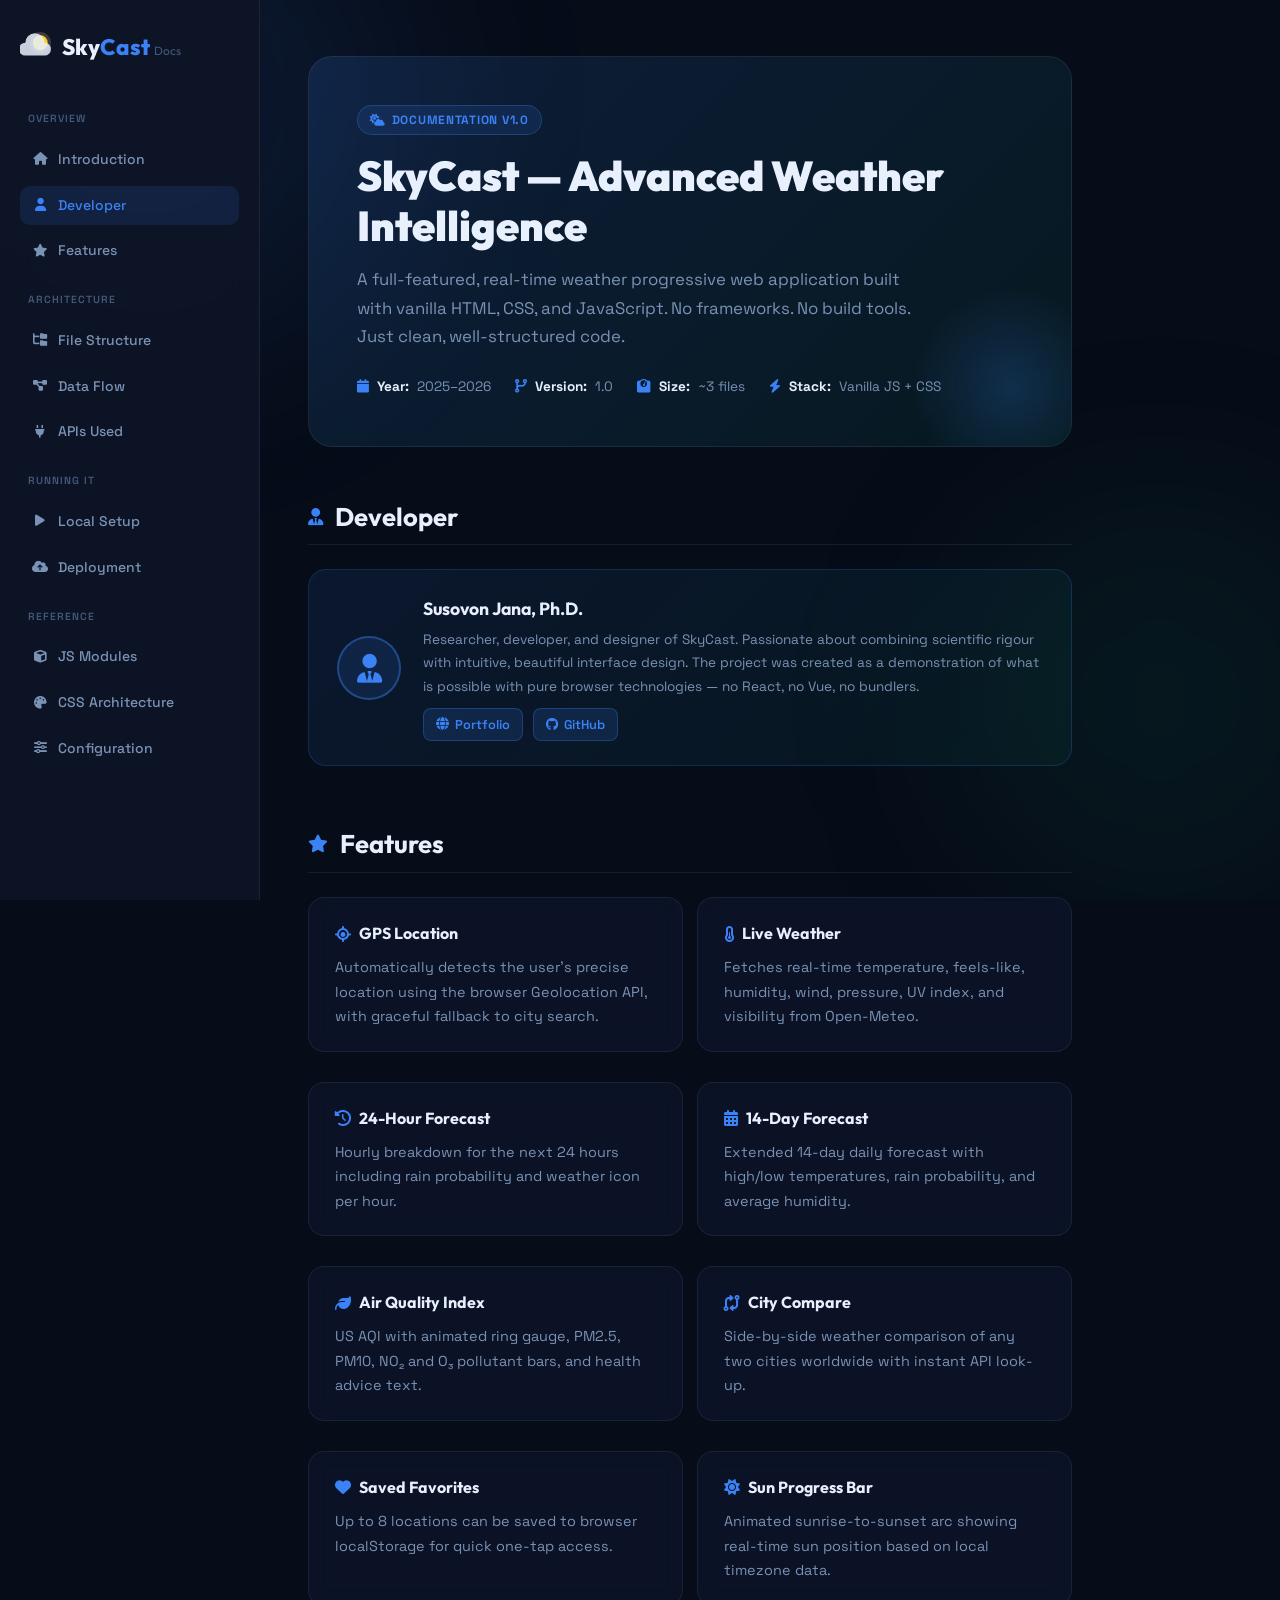
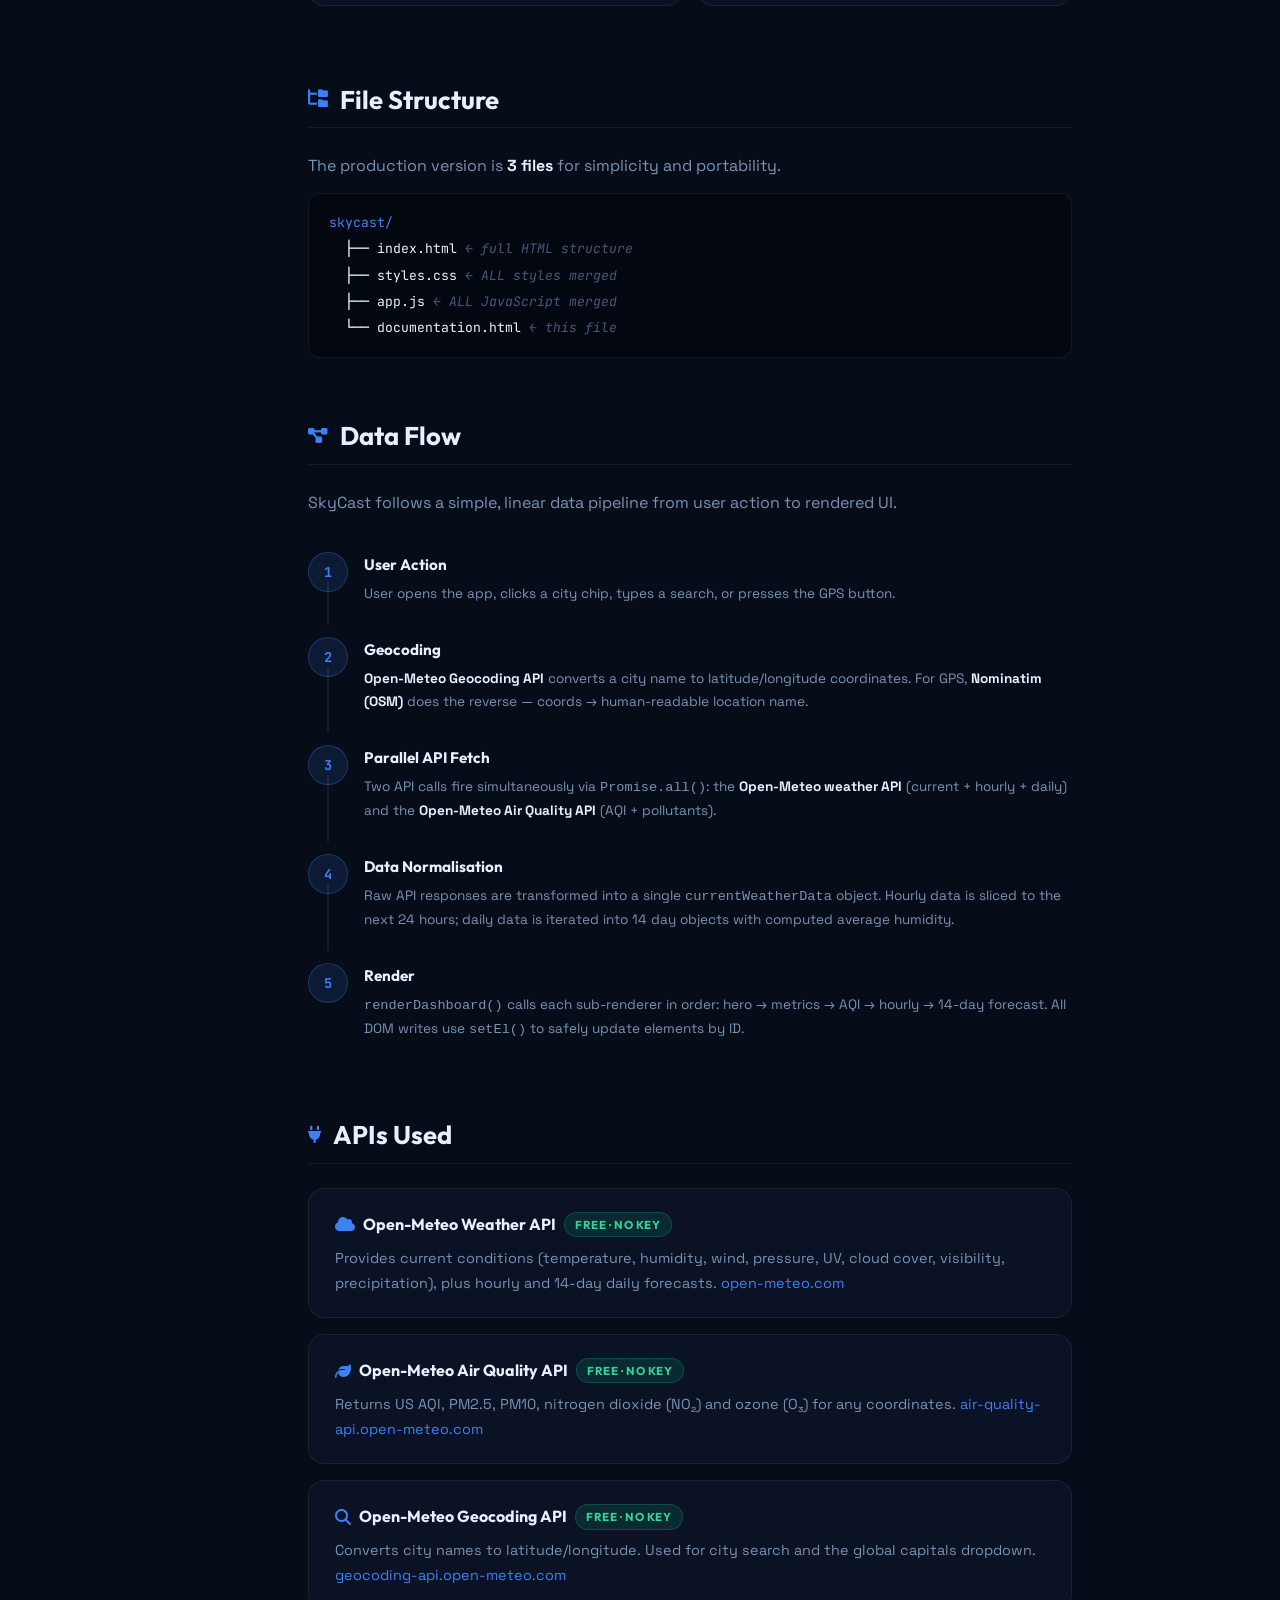
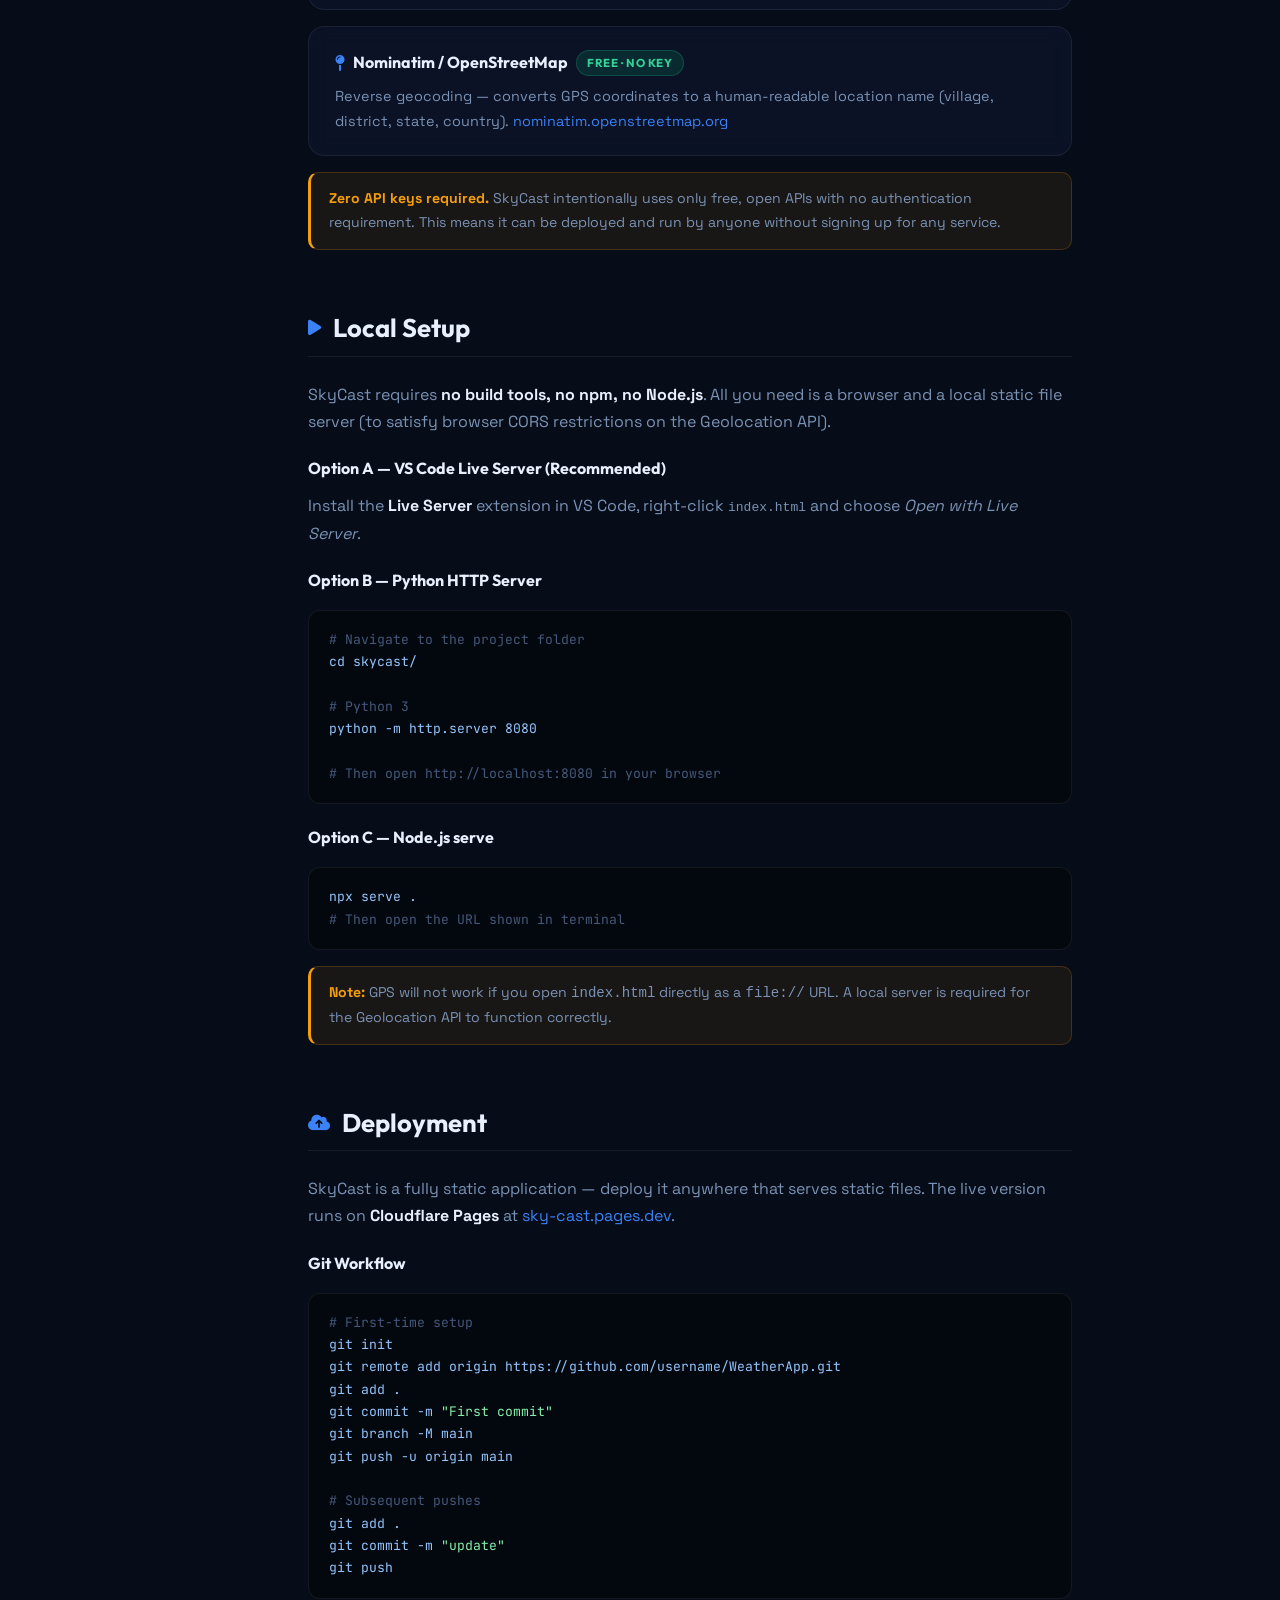
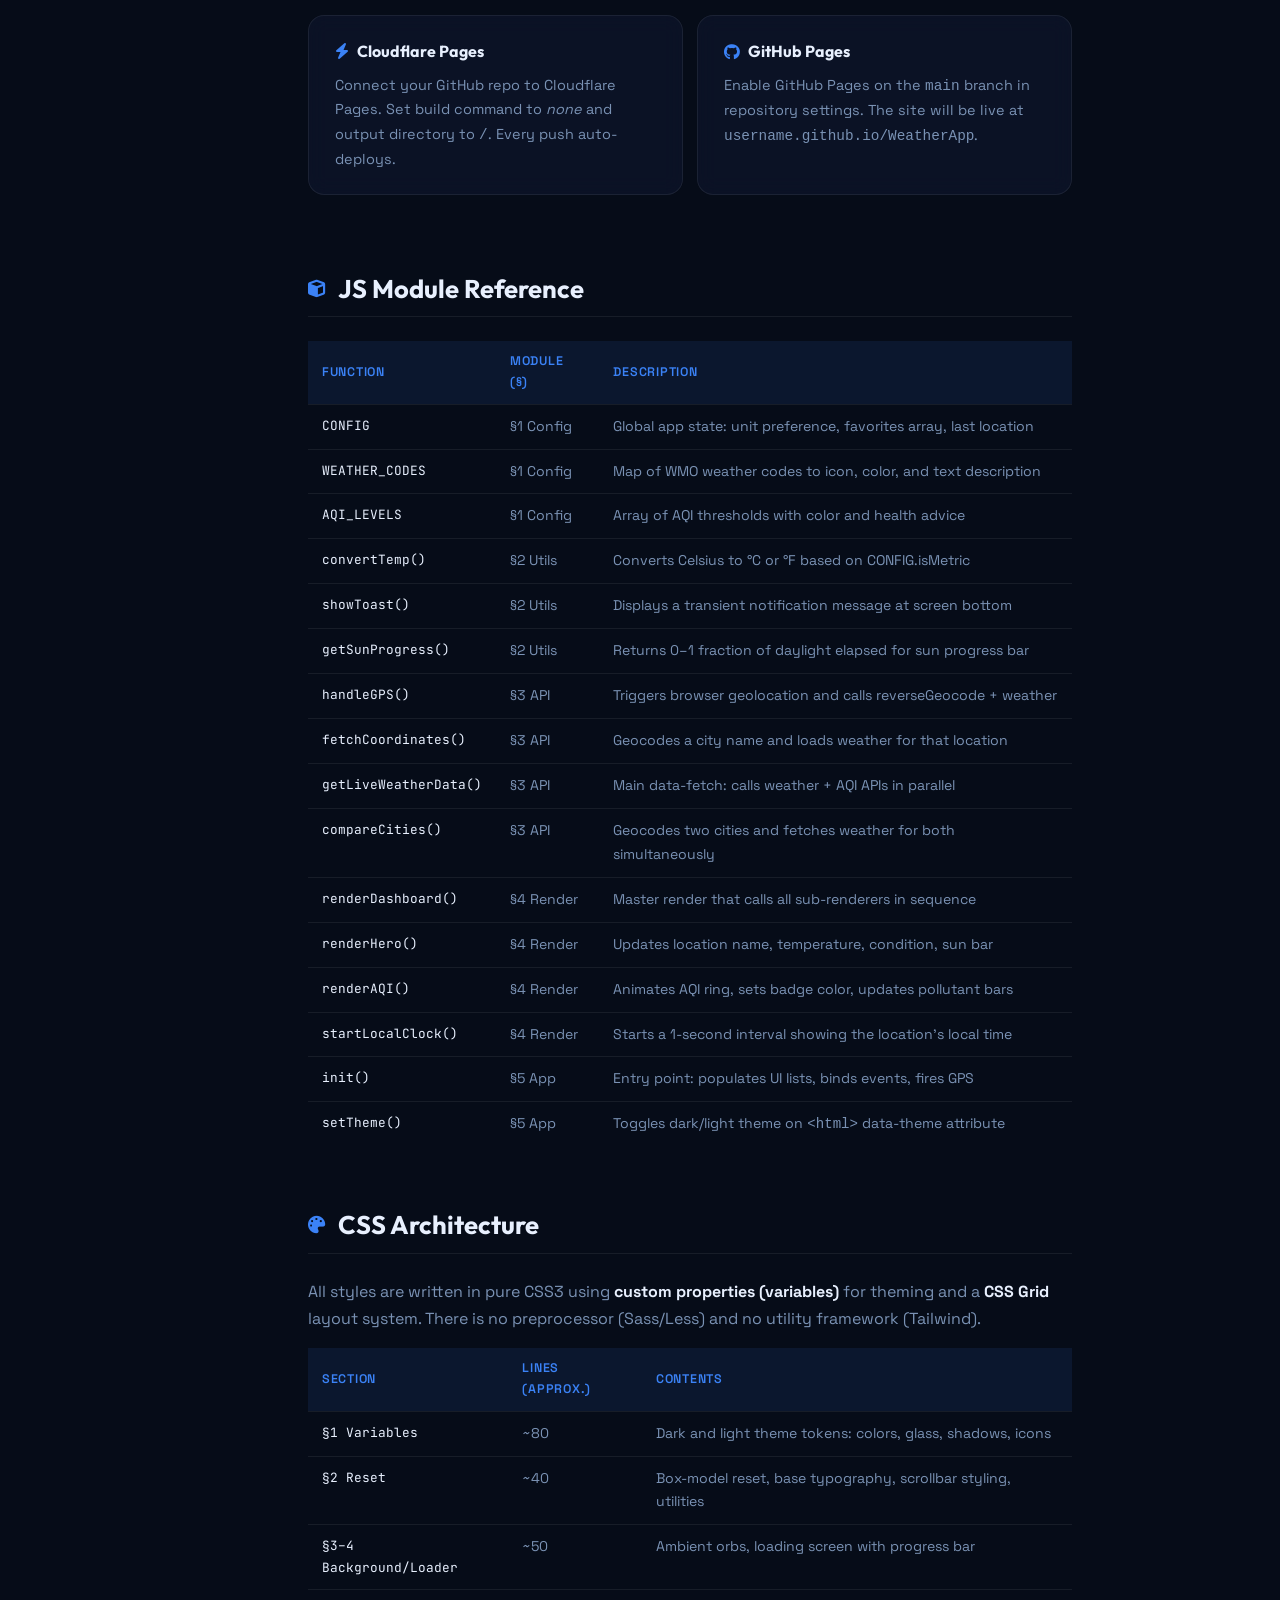
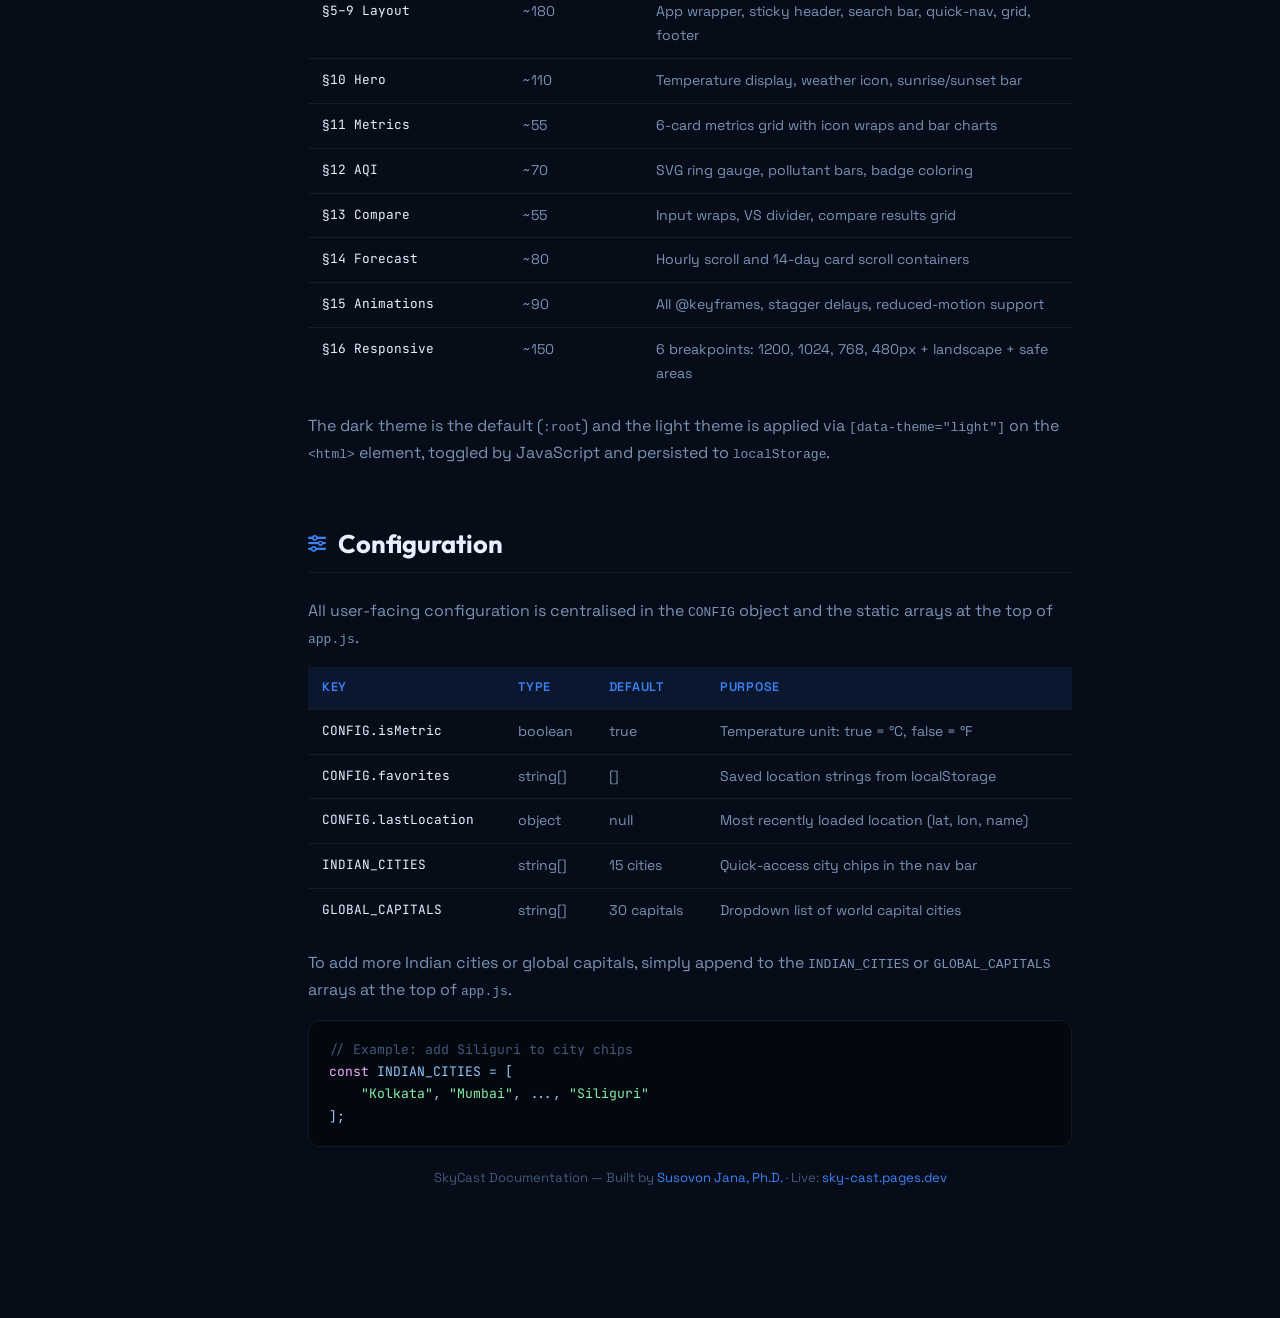
==== commit 5ba88297: "update" ====
--- a/documentation.html
+++ b/documentation.html
@@ -407,7 +407,7 @@
         <div class="doc-hero-meta">
             <div class="meta-item"><i class="fas fa-calendar"></i> <strong>Year:</strong> 2025–2026</div>
             <div class="meta-item"><i class="fas fa-code-branch"></i> <strong>Version:</strong> 1.0</div>
-            <div class="meta-item"><i class="fas fa-weight-scale"></i> <strong>Size:</strong> ~3 files (merged)</div>
+            <div class="meta-item"><i class="fas fa-weight-scale"></i> <strong>Size:</strong> ~3 files </div>
             <div class="meta-item"><i class="fas fa-bolt"></i> <strong>Stack:</strong> Vanilla JS + CSS</div>
         </div>
     </div>
@@ -425,7 +425,7 @@
                     <a href="https://dr-susovon.pages.dev" target="_blank" class="author-link">
                         <i class="fas fa-globe"></i> Portfolio
                     </a>
-                    <a href="https://github.com/susovon-jana/WeatherApp" target="_blank" class="author-link">
+                    <a href="https://github.com/susovon-jana" target="_blank" class="author-link">
                         <i class="fab fa-github"></i> GitHub
                     </a>
                 </div>
@@ -477,7 +477,7 @@
     <section id="structure">
         <h2 class="section-title"><i class="fas fa-folder-tree"></i> File Structure</h2>
         <div class="section-divider"></div>
-        <p>The original project was split into <strong>14 files</strong> for development. The production version merges these into <strong>3 files</strong> for simplicity and portability.</p>
+        <p>The production version is <strong>3 files</strong> for simplicity and portability.</p>
 
         <div class="file-tree">
             <span class="dir">skycast/</span><br>
@@ -486,27 +486,6 @@
             &nbsp;&nbsp;<span class="file">├── app.js</span>             <span class="note">← ALL JavaScript merged</span><br>
             &nbsp;&nbsp;<span class="file">└── documentation.html</span> <span class="note">← this file</span>
         </div>
-
-        <p style="margin-top:16px;">The 3-file merged version is equivalent to the original 14-file structure:</p>
-
-        <table>
-            <thead>
-                <tr><th>Original File</th><th>Merged Into</th><th>Purpose</th></tr>
-            </thead>
-            <tbody>
-                <tr><td>index.html</td><td>index.html</td><td>Full HTML markup and DOM structure</td></tr>
-                <tr><td>base.css</td><td>styles.css §1–2</td><td>CSS variables (dark/light themes), reset, typography</td></tr>
-                <tr><td>layout.css</td><td>styles.css §3–9</td><td>Ambient orbs, loading screen, header, nav, grid, footer</td></tr>
-                <tr><td>components.css</td><td>styles.css §10–14</td><td>Hero card, metrics, AQI, compare, forecast cards</td></tr>
-                <tr><td>animations.css</td><td>styles.css §15</td><td>Keyframes, stagger effects, reduced-motion support</td></tr>
-                <tr><td>responsive.css</td><td>styles.css §16</td><td>Breakpoints: 1200px, 1024px, 768px, 480px, landscape</td></tr>
-                <tr><td>config.js</td><td>app.js §1</td><td>App state, city lists, weather/AQI/UV lookup tables</td></tr>
-                <tr><td>utils.js</td><td>app.js §2</td><td>Conversion functions, toast, debounce, favorites helpers</td></tr>
-                <tr><td>api.js</td><td>app.js §3</td><td>All fetch logic: geocoding, weather, AQI, GPS, compare</td></tr>
-                <tr><td>render.js</td><td>app.js §4</td><td>All DOM rendering: hero, metrics, AQI, hourly, forecast</td></tr>
-                <tr><td>app.js</td><td>app.js §5</td><td>Init, event listeners, theme/unit toggle, compare handler</td></tr>
-            </tbody>
-        </table>
     </section>
 
     <!-- Data Flow -->
@@ -625,7 +604,7 @@
         <div class="code-block">
 <pre><span class="comment"># First-time setup</span>
 git init
-git remote add origin https://github.com/susovon-jana/WeatherApp.git
+git remote add origin https://github.com/username/WeatherApp.git
 git add .
 git commit -m <span class="string">"First commit"</span>
 git branch -M main
@@ -733,7 +712,6 @@
 
         <p style="margin-top: 20px; text-align:center; color: var(--dim); font-size:0.82rem;">
             SkyCast Documentation — Built by <a href="https://dr-susovon.pages.dev" target="_blank" style="color:var(--accent)">Susovon Jana, Ph.D.</a> · 
-            Source: <a href="https://github.com/susovon-jana/WeatherApp" target="_blank" style="color:var(--accent)">GitHub</a> ·
             Live: <a href="https://sky-cast.pages.dev" target="_blank" style="color:var(--accent)">sky-cast.pages.dev</a>
         </p>
     </section>
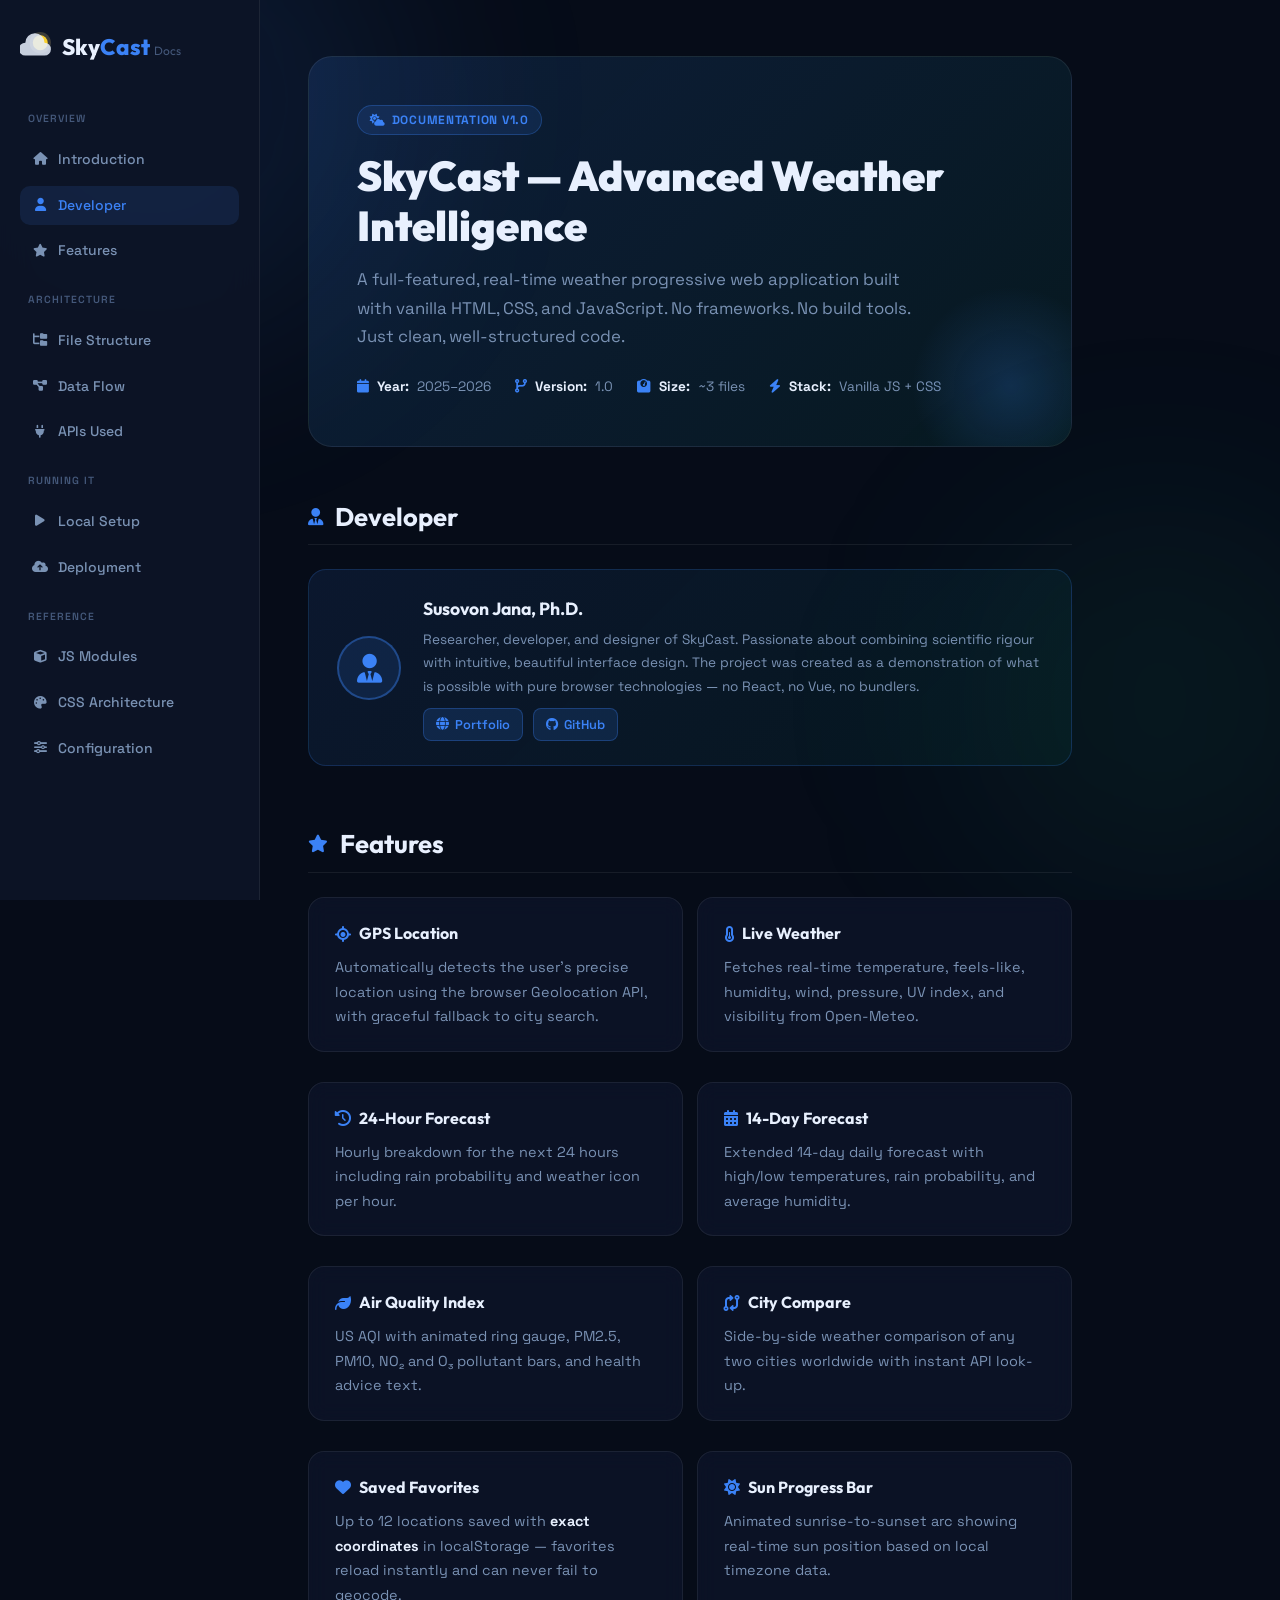
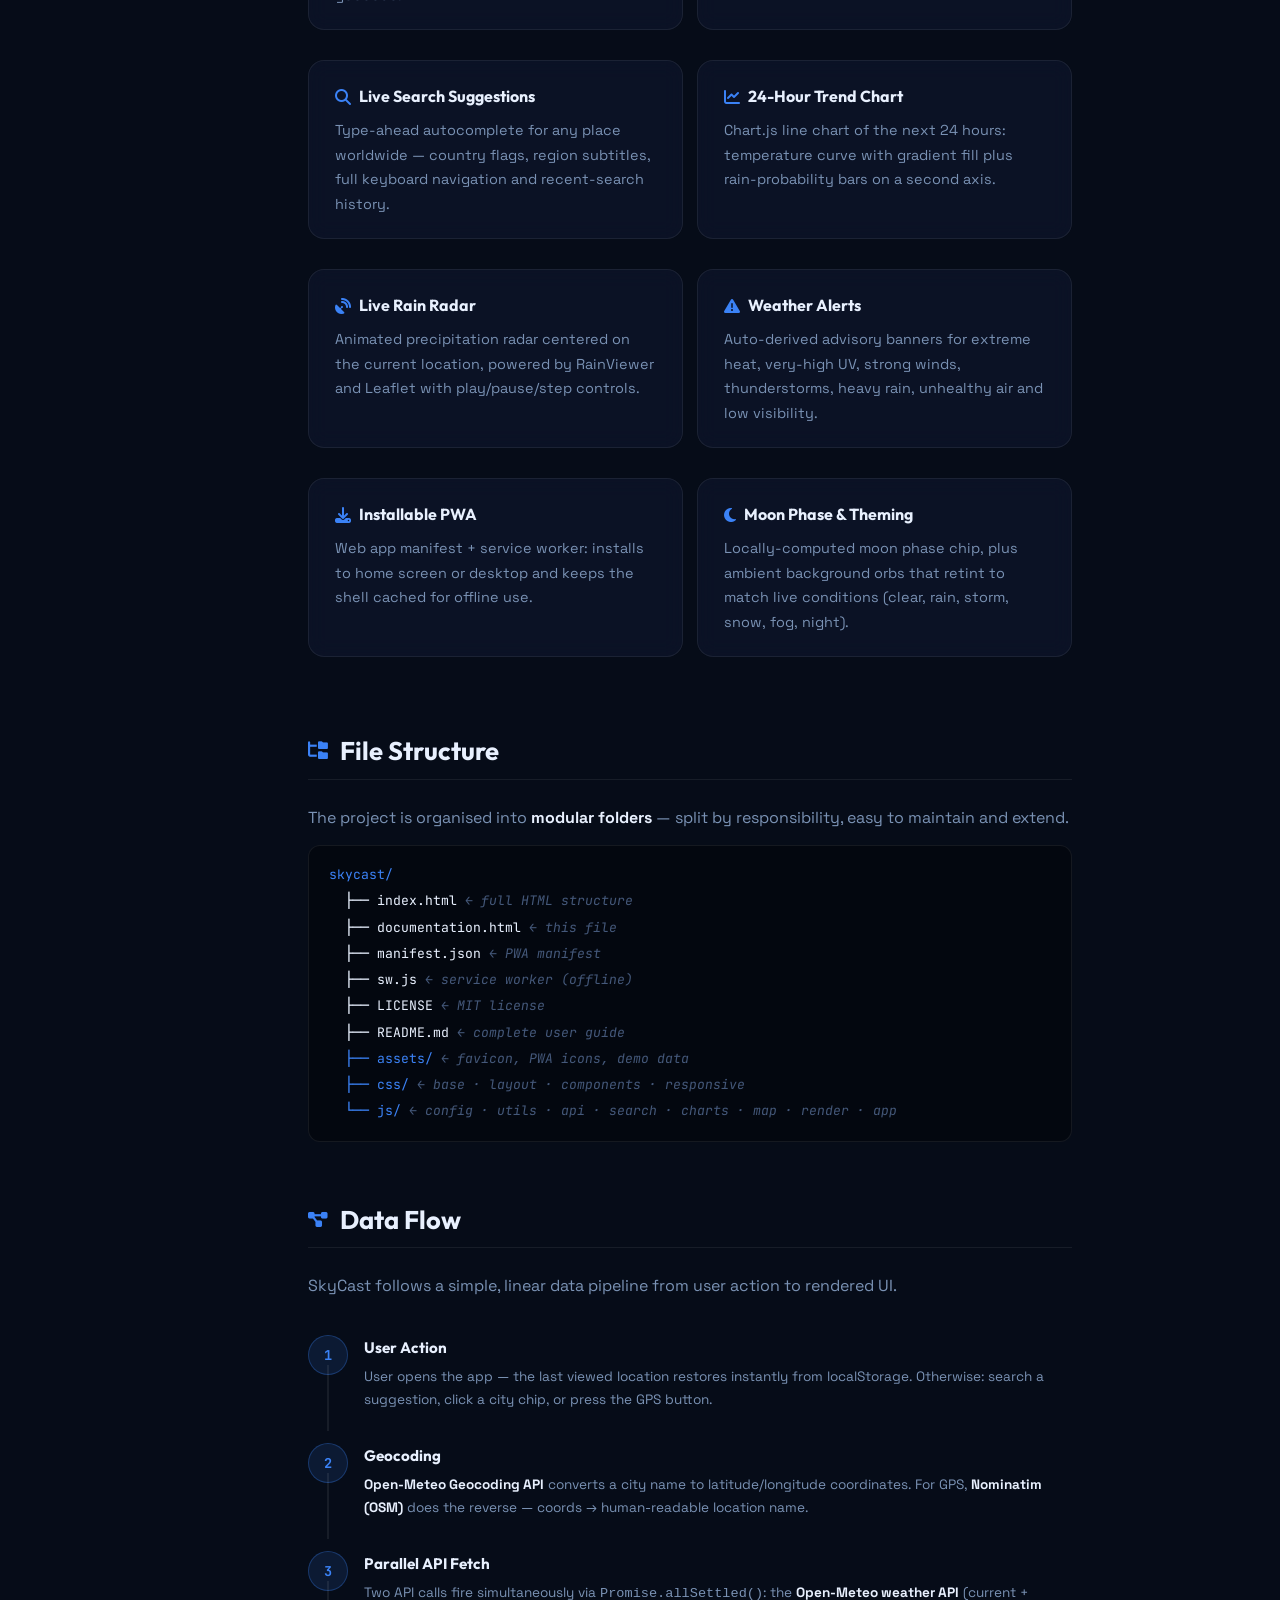
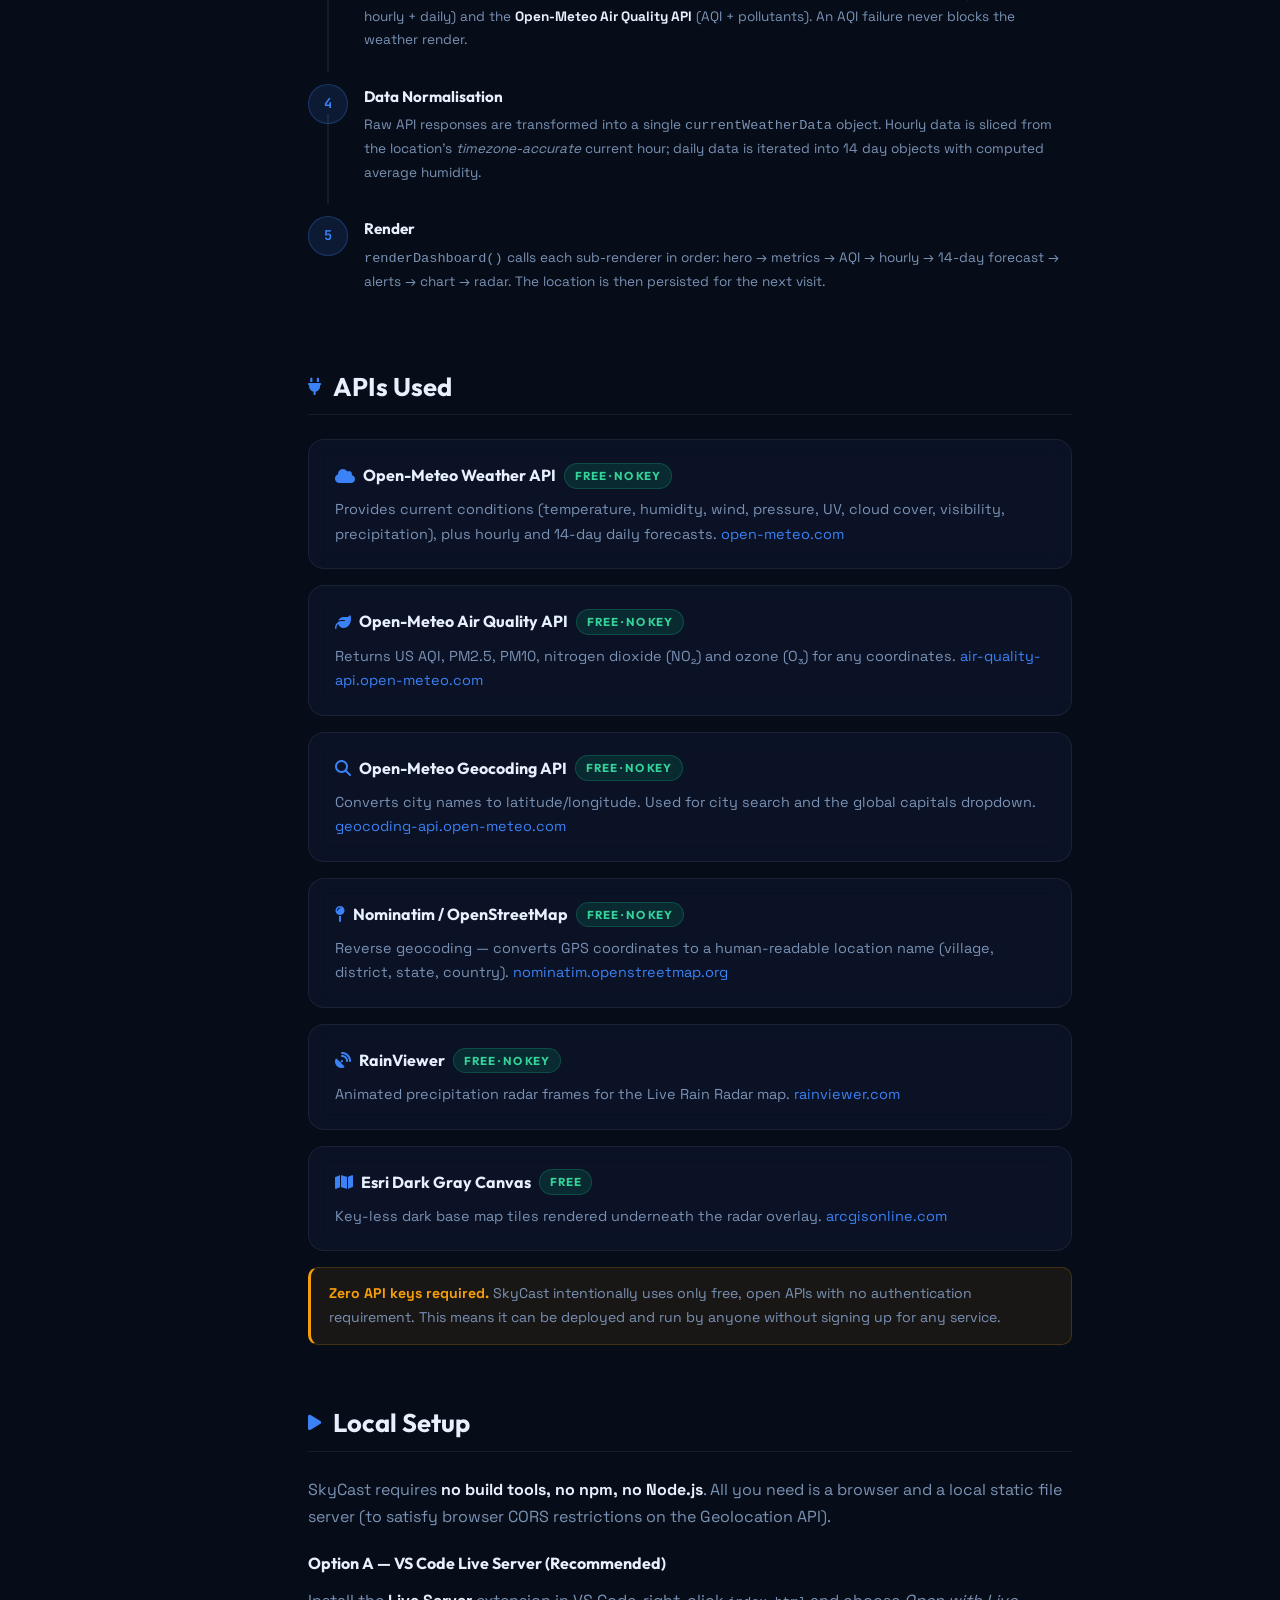
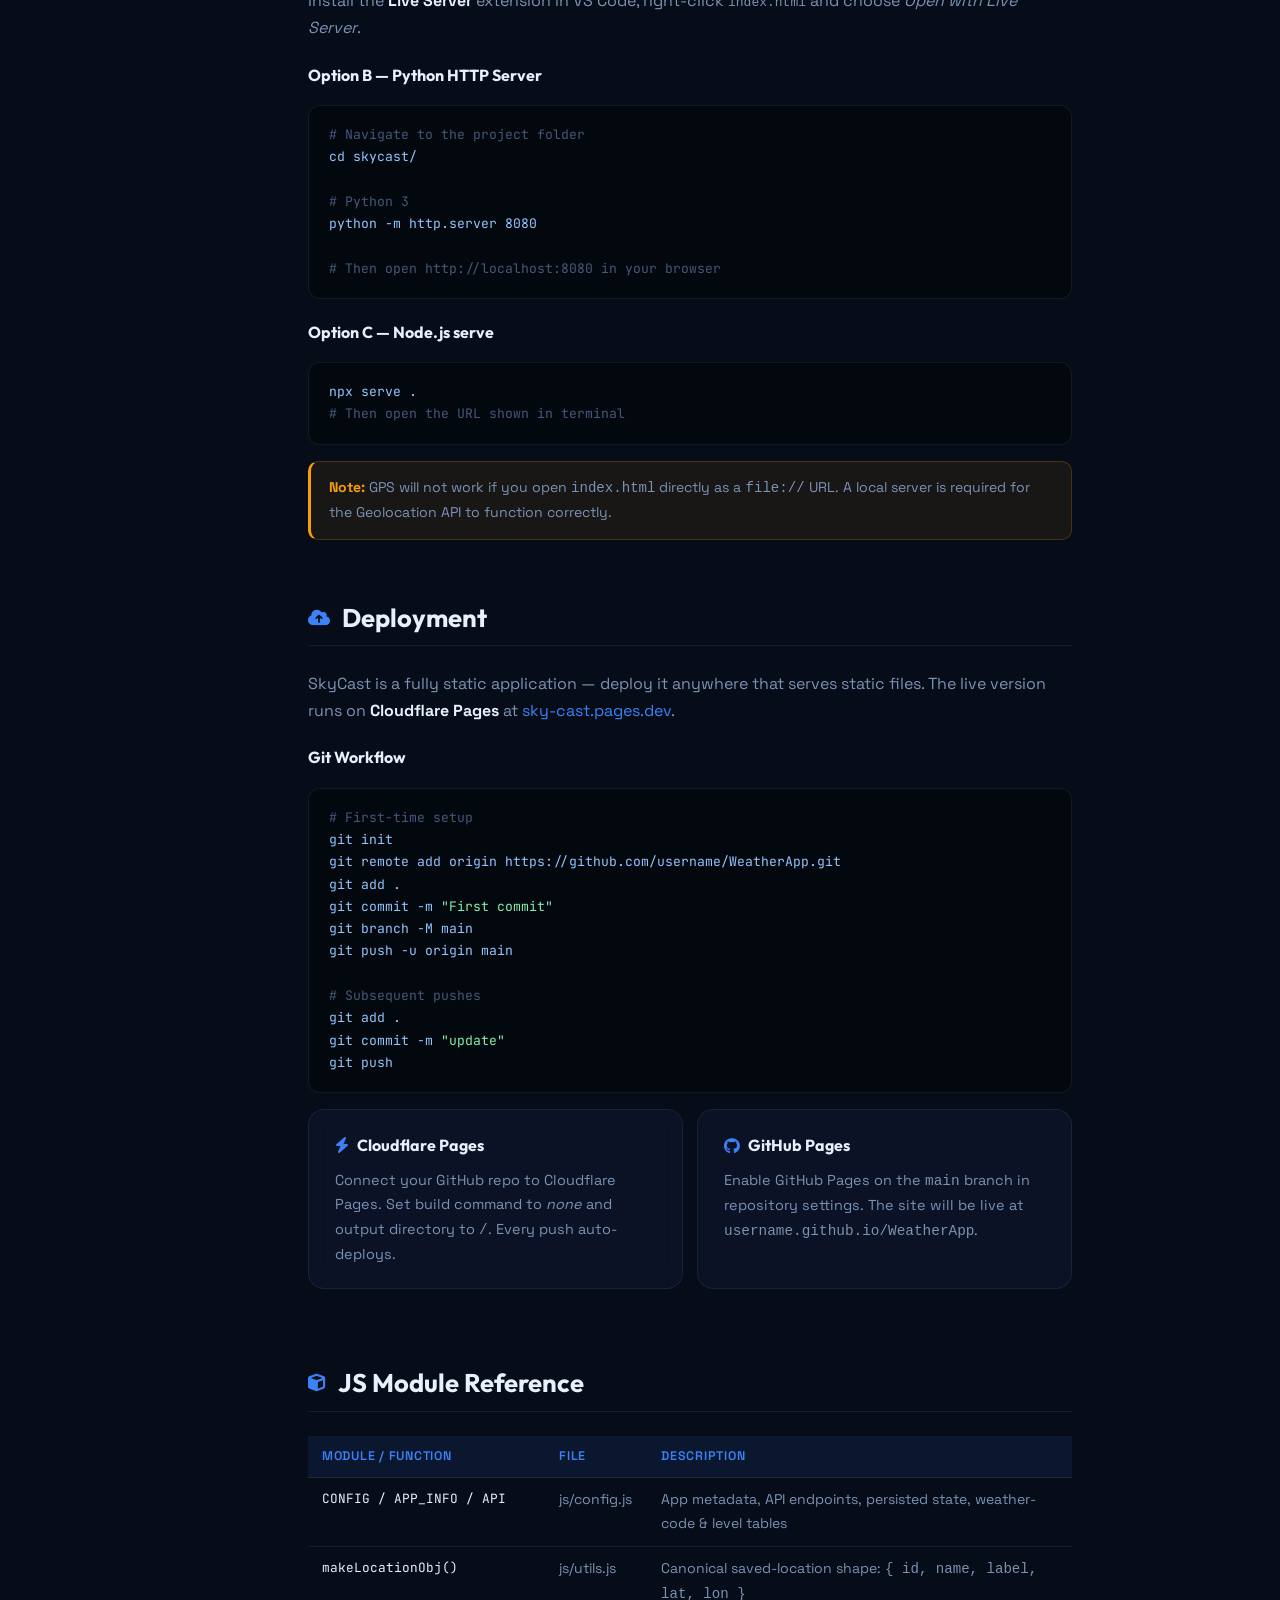
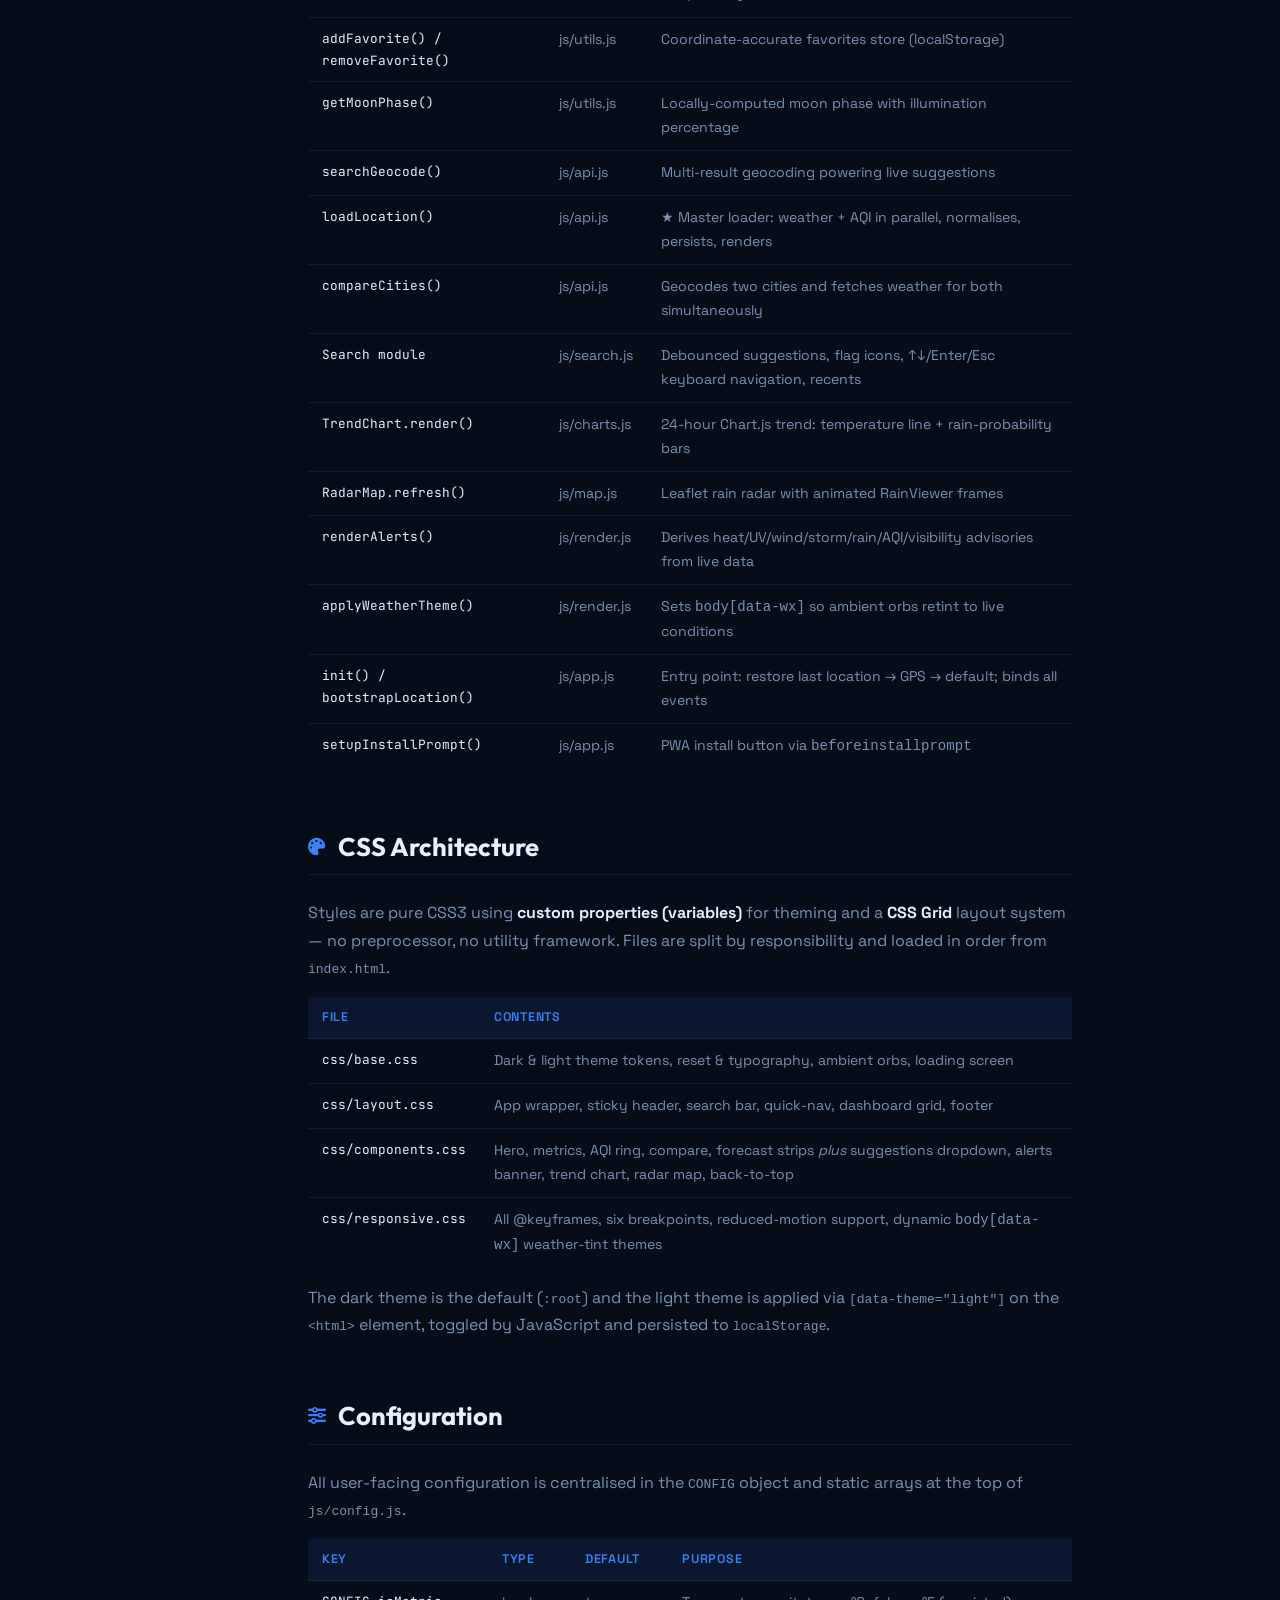
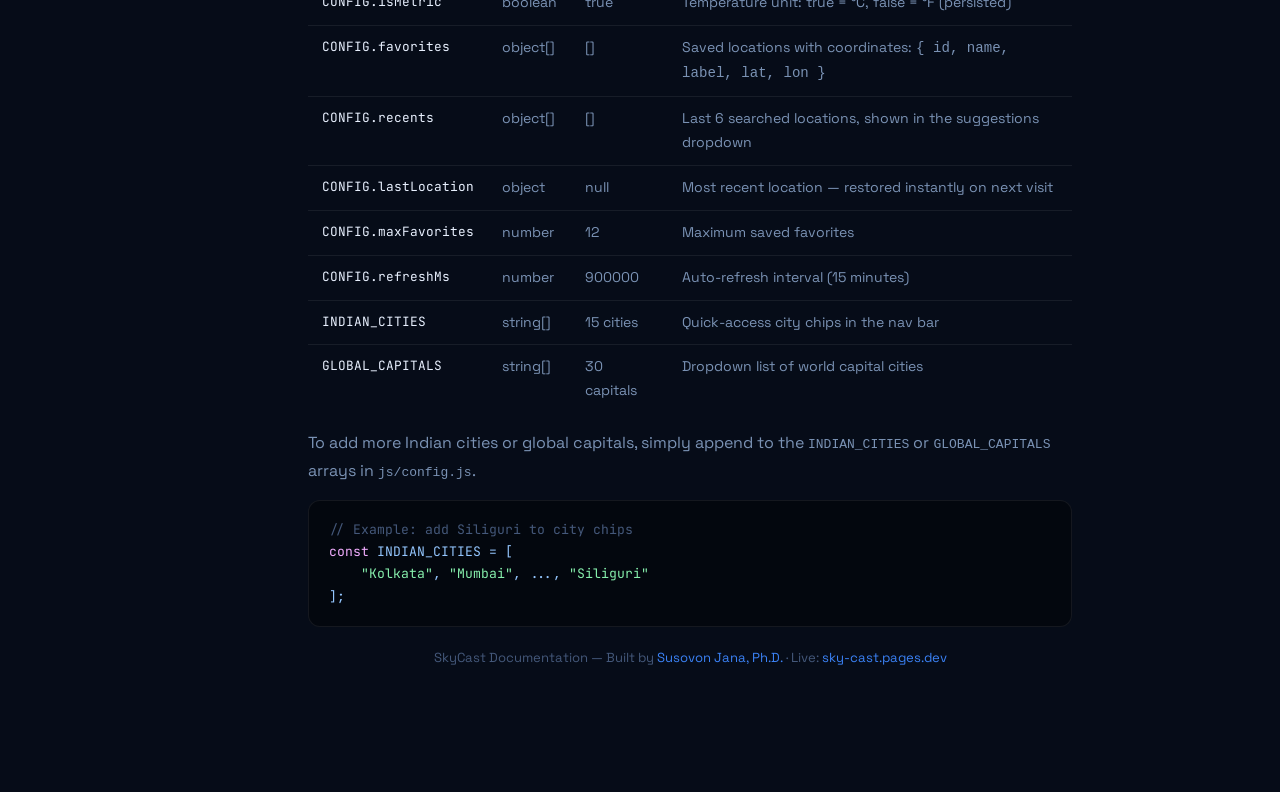
==== commit 1fb45443: "Update App-v2" ====
--- a/documentation.html
+++ b/documentation.html
@@ -464,11 +464,35 @@
             </div>
             <div class="card">
                 <h3><i class="fas fa-heart"></i> Saved Favorites</h3>
-                <p>Up to 8 locations can be saved to browser localStorage for quick one-tap access.</p>
+                <p>Up to 12 locations saved with <strong>exact coordinates</strong> in localStorage — favorites reload instantly and can never fail to geocode.</p>
             </div>
             <div class="card">
                 <h3><i class="fas fa-sun"></i> Sun Progress Bar</h3>
                 <p>Animated sunrise-to-sunset arc showing real-time sun position based on local timezone data.</p>
+            </div>
+            <div class="card">
+                <h3><i class="fas fa-magnifying-glass"></i> Live Search Suggestions</h3>
+                <p>Type-ahead autocomplete for any place worldwide — country flags, region subtitles, full keyboard navigation and recent-search history.</p>
+            </div>
+            <div class="card">
+                <h3><i class="fas fa-chart-line"></i> 24-Hour Trend Chart</h3>
+                <p>Chart.js line chart of the next 24 hours: temperature curve with gradient fill plus rain-probability bars on a second axis.</p>
+            </div>
+            <div class="card">
+                <h3><i class="fas fa-satellite-dish"></i> Live Rain Radar</h3>
+                <p>Animated precipitation radar centered on the current location, powered by RainViewer and Leaflet with play/pause/step controls.</p>
+            </div>
+            <div class="card">
+                <h3><i class="fas fa-triangle-exclamation"></i> Weather Alerts</h3>
+                <p>Auto-derived advisory banners for extreme heat, very-high UV, strong winds, thunderstorms, heavy rain, unhealthy air and low visibility.</p>
+            </div>
+            <div class="card">
+                <h3><i class="fas fa-download"></i> Installable PWA</h3>
+                <p>Web app manifest + service worker: installs to home screen or desktop and keeps the shell cached for offline use.</p>
+            </div>
+            <div class="card">
+                <h3><i class="fas fa-moon"></i> Moon Phase &amp; Theming</h3>
+                <p>Locally-computed moon phase chip, plus ambient background orbs that retint to match live conditions (clear, rain, storm, snow, fog, night).</p>
             </div>
         </div>
     </section>
@@ -477,14 +501,19 @@
     <section id="structure">
         <h2 class="section-title"><i class="fas fa-folder-tree"></i> File Structure</h2>
         <div class="section-divider"></div>
-        <p>The production version is <strong>3 files</strong> for simplicity and portability.</p>
+        <p>The project is organised into <strong>modular folders</strong> — split by responsibility, easy to maintain and extend.</p>
 
         <div class="file-tree">
             <span class="dir">skycast/</span><br>
             &nbsp;&nbsp;<span class="file">├── index.html</span>         <span class="note">← full HTML structure</span><br>
-            &nbsp;&nbsp;<span class="file">├── styles.css</span>         <span class="note">← ALL styles merged</span><br>
-            &nbsp;&nbsp;<span class="file">├── app.js</span>             <span class="note">← ALL JavaScript merged</span><br>
-            &nbsp;&nbsp;<span class="file">└── documentation.html</span> <span class="note">← this file</span>
+            &nbsp;&nbsp;<span class="file">├── documentation.html</span> <span class="note">← this file</span><br>
+            &nbsp;&nbsp;<span class="file">├── manifest.json</span>      <span class="note">← PWA manifest</span><br>
+            &nbsp;&nbsp;<span class="file">├── sw.js</span>              <span class="note">← service worker (offline)</span><br>
+            &nbsp;&nbsp;<span class="file">├── LICENSE</span>            <span class="note">← MIT license</span><br>
+            &nbsp;&nbsp;<span class="file">├── README.md</span>          <span class="note">← complete user guide</span><br>
+            &nbsp;&nbsp;<span class="dir">├── assets/</span>            <span class="note">← favicon, PWA icons, demo data</span><br>
+            &nbsp;&nbsp;<span class="dir">├── css/</span>               <span class="note">← base · layout · components · responsive</span><br>
+            &nbsp;&nbsp;<span class="dir">└── js/</span>                <span class="note">← config · utils · api · search · charts · map · render · app</span>
         </div>
     </section>
 
@@ -499,7 +528,7 @@
                 <div class="flow-num">1</div>
                 <div class="flow-body">
                     <h4>User Action</h4>
-                    <p>User opens the app, clicks a city chip, types a search, or presses the GPS button.</p>
+                    <p>User opens the app — the last viewed location restores instantly from localStorage. Otherwise: search a suggestion, click a city chip, or press the GPS button.</p>
                 </div>
             </div>
             <div class="flow-step">
@@ -513,21 +542,21 @@
                 <div class="flow-num">3</div>
                 <div class="flow-body">
                     <h4>Parallel API Fetch</h4>
-                    <p>Two API calls fire simultaneously via <code>Promise.all()</code>: the <strong>Open-Meteo weather API</strong> (current + hourly + daily) and the <strong>Open-Meteo Air Quality API</strong> (AQI + pollutants).</p>
+                    <p>Two API calls fire simultaneously via <code>Promise.allSettled()</code>: the <strong>Open-Meteo weather API</strong> (current + hourly + daily) and the <strong>Open-Meteo Air Quality API</strong> (AQI + pollutants). An AQI failure never blocks the weather render.</p>
                 </div>
             </div>
             <div class="flow-step">
                 <div class="flow-num">4</div>
                 <div class="flow-body">
                     <h4>Data Normalisation</h4>
-                    <p>Raw API responses are transformed into a single <code>currentWeatherData</code> object. Hourly data is sliced to the next 24 hours; daily data is iterated into 14 day objects with computed average humidity.</p>
+                    <p>Raw API responses are transformed into a single <code>currentWeatherData</code> object. Hourly data is sliced from the location's <em>timezone-accurate</em> current hour; daily data is iterated into 14 day objects with computed average humidity.</p>
                 </div>
             </div>
             <div class="flow-step">
                 <div class="flow-num">5</div>
                 <div class="flow-body">
                     <h4>Render</h4>
-                    <p><code>renderDashboard()</code> calls each sub-renderer in order: hero → metrics → AQI → hourly → 14-day forecast. All DOM writes use <code>setEl()</code> to safely update elements by ID.</p>
+                    <p><code>renderDashboard()</code> calls each sub-renderer in order: hero → metrics → AQI → hourly → 14-day forecast → alerts → chart → radar. The location is then persisted for the next visit.</p>
                 </div>
             </div>
         </div>
@@ -556,6 +585,16 @@
         <div class="card">
             <h3><i class="fas fa-map-pin"></i> Nominatim / OpenStreetMap <span class="badge badge-green">Free · No Key</span></h3>
             <p>Reverse geocoding — converts GPS coordinates to a human-readable location name (village, district, state, country). <a href="https://nominatim.openstreetmap.org" target="_blank">nominatim.openstreetmap.org</a></p>
+        </div>
+
+        <div class="card">
+            <h3><i class="fas fa-satellite-dish"></i> RainViewer <span class="badge badge-green">Free · No Key</span></h3>
+            <p>Animated precipitation radar frames for the Live Rain Radar map. <a href="https://www.rainviewer.com" target="_blank">rainviewer.com</a></p>
+        </div>
+
+        <div class="card">
+            <h3><i class="fas fa-map"></i> Esri Dark Gray Canvas <span class="badge badge-green">Free</span></h3>
+            <p>Key-less dark base map tiles rendered underneath the radar overlay. <a href="https://www.arcgis.com/home/item.html?id=3b6a2d5b4b3f4a6c9a1f4e0d2b8a9c7e" target="_blank">arcgisonline.com</a></p>
         </div>
 
         <div class="highlight-box">
@@ -635,25 +674,23 @@
 
         <table>
             <thead>
-                <tr><th>Function</th><th>Module (§)</th><th>Description</th></tr>
+                <tr><th>Module / Function</th><th>File</th><th>Description</th></tr>
             </thead>
             <tbody>
-                <tr><td>CONFIG</td><td>§1 Config</td><td>Global app state: unit preference, favorites array, last location</td></tr>
-                <tr><td>WEATHER_CODES</td><td>§1 Config</td><td>Map of WMO weather codes to icon, color, and text description</td></tr>
-                <tr><td>AQI_LEVELS</td><td>§1 Config</td><td>Array of AQI thresholds with color and health advice</td></tr>
-                <tr><td>convertTemp()</td><td>§2 Utils</td><td>Converts Celsius to °C or °F based on CONFIG.isMetric</td></tr>
-                <tr><td>showToast()</td><td>§2 Utils</td><td>Displays a transient notification message at screen bottom</td></tr>
-                <tr><td>getSunProgress()</td><td>§2 Utils</td><td>Returns 0–1 fraction of daylight elapsed for sun progress bar</td></tr>
-                <tr><td>handleGPS()</td><td>§3 API</td><td>Triggers browser geolocation and calls reverseGeocode + weather</td></tr>
-                <tr><td>fetchCoordinates()</td><td>§3 API</td><td>Geocodes a city name and loads weather for that location</td></tr>
-                <tr><td>getLiveWeatherData()</td><td>§3 API</td><td>Main data-fetch: calls weather + AQI APIs in parallel</td></tr>
-                <tr><td>compareCities()</td><td>§3 API</td><td>Geocodes two cities and fetches weather for both simultaneously</td></tr>
-                <tr><td>renderDashboard()</td><td>§4 Render</td><td>Master render that calls all sub-renderers in sequence</td></tr>
-                <tr><td>renderHero()</td><td>§4 Render</td><td>Updates location name, temperature, condition, sun bar</td></tr>
-                <tr><td>renderAQI()</td><td>§4 Render</td><td>Animates AQI ring, sets badge color, updates pollutant bars</td></tr>
-                <tr><td>startLocalClock()</td><td>§4 Render</td><td>Starts a 1-second interval showing the location's local time</td></tr>
-                <tr><td>init()</td><td>§5 App</td><td>Entry point: populates UI lists, binds events, fires GPS</td></tr>
-                <tr><td>setTheme()</td><td>§5 App</td><td>Toggles dark/light theme on <code>&lt;html&gt;</code> data-theme attribute</td></tr>
+                <tr><td>CONFIG / APP_INFO / API</td><td>js/config.js</td><td>App metadata, API endpoints, persisted state, weather-code &amp; level tables</td></tr>
+                <tr><td>makeLocationObj()</td><td>js/utils.js</td><td>Canonical saved-location shape: <code>{ id, name, label, lat, lon }</code></td></tr>
+                <tr><td>addFavorite() / removeFavorite()</td><td>js/utils.js</td><td>Coordinate-accurate favorites store (localStorage)</td></tr>
+                <tr><td>getMoonPhase()</td><td>js/utils.js</td><td>Locally-computed moon phase with illumination percentage</td></tr>
+                <tr><td>searchGeocode()</td><td>js/api.js</td><td>Multi-result geocoding powering live suggestions</td></tr>
+                <tr><td>loadLocation()</td><td>js/api.js</td><td>★ Master loader: weather + AQI in parallel, normalises, persists, renders</td></tr>
+                <tr><td>compareCities()</td><td>js/api.js</td><td>Geocodes two cities and fetches weather for both simultaneously</td></tr>
+                <tr><td>Search module</td><td>js/search.js</td><td>Debounced suggestions, flag icons, ↑↓/Enter/Esc keyboard navigation, recents</td></tr>
+                <tr><td>TrendChart.render()</td><td>js/charts.js</td><td>24-hour Chart.js trend: temperature line + rain-probability bars</td></tr>
+                <tr><td>RadarMap.refresh()</td><td>js/map.js</td><td>Leaflet rain radar with animated RainViewer frames</td></tr>
+                <tr><td>renderAlerts()</td><td>js/render.js</td><td>Derives heat/UV/wind/storm/rain/AQI/visibility advisories from live data</td></tr>
+                <tr><td>applyWeatherTheme()</td><td>js/render.js</td><td>Sets <code>body[data-wx]</code> so ambient orbs retint to live conditions</td></tr>
+                <tr><td>init() / bootstrapLocation()</td><td>js/app.js</td><td>Entry point: restore last location → GPS → default; binds all events</td></tr>
+                <tr><td>setupInstallPrompt()</td><td>js/app.js</td><td>PWA install button via <code>beforeinstallprompt</code></td></tr>
             </tbody>
         </table>
     </section>
@@ -662,22 +699,15 @@
     <section id="css">
         <h2 class="section-title"><i class="fas fa-palette"></i> CSS Architecture</h2>
         <div class="section-divider"></div>
-        <p>All styles are written in pure CSS3 using <strong>custom properties (variables)</strong> for theming and a <strong>CSS Grid</strong> layout system. There is no preprocessor (Sass/Less) and no utility framework (Tailwind).</p>
+        <p>Styles are pure CSS3 using <strong>custom properties (variables)</strong> for theming and a <strong>CSS Grid</strong> layout system — no preprocessor, no utility framework. Files are split by responsibility and loaded in order from <code>index.html</code>.</p>
 
         <table>
-            <thead><tr><th>Section</th><th>Lines (approx.)</th><th>Contents</th></tr></thead>
+            <thead><tr><th>File</th><th>Contents</th></tr></thead>
             <tbody>
-                <tr><td>§1 Variables</td><td>~80</td><td>Dark and light theme tokens: colors, glass, shadows, icons</td></tr>
-                <tr><td>§2 Reset</td><td>~40</td><td>Box-model reset, base typography, scrollbar styling, utilities</td></tr>
-                <tr><td>§3–4 Background/Loader</td><td>~50</td><td>Ambient orbs, loading screen with progress bar</td></tr>
-                <tr><td>§5–9 Layout</td><td>~180</td><td>App wrapper, sticky header, search bar, quick-nav, grid, footer</td></tr>
-                <tr><td>§10 Hero</td><td>~110</td><td>Temperature display, weather icon, sunrise/sunset bar</td></tr>
-                <tr><td>§11 Metrics</td><td>~55</td><td>6-card metrics grid with icon wraps and bar charts</td></tr>
-                <tr><td>§12 AQI</td><td>~70</td><td>SVG ring gauge, pollutant bars, badge coloring</td></tr>
-                <tr><td>§13 Compare</td><td>~55</td><td>Input wraps, VS divider, compare results grid</td></tr>
-                <tr><td>§14 Forecast</td><td>~80</td><td>Hourly scroll and 14-day card scroll containers</td></tr>
-                <tr><td>§15 Animations</td><td>~90</td><td>All @keyframes, stagger delays, reduced-motion support</td></tr>
-                <tr><td>§16 Responsive</td><td>~150</td><td>6 breakpoints: 1200, 1024, 768, 480px + landscape + safe areas</td></tr>
+                <tr><td>css/base.css</td><td>Dark &amp; light theme tokens, reset &amp; typography, ambient orbs, loading screen</td></tr>
+                <tr><td>css/layout.css</td><td>App wrapper, sticky header, search bar, quick-nav, dashboard grid, footer</td></tr>
+                <tr><td>css/components.css</td><td>Hero, metrics, AQI ring, compare, forecast strips <em>plus</em> suggestions dropdown, alerts banner, trend chart, radar map, back-to-top</td></tr>
+                <tr><td>css/responsive.css</td><td>All @keyframes, six breakpoints, reduced-motion support, dynamic <code>body[data-wx]</code> weather-tint themes</td></tr>
             </tbody>
         </table>
 
@@ -688,20 +718,23 @@
     <section id="config">
         <h2 class="section-title"><i class="fas fa-sliders"></i> Configuration</h2>
         <div class="section-divider"></div>
-        <p>All user-facing configuration is centralised in the <code>CONFIG</code> object and the static arrays at the top of <code>app.js</code>.</p>
+        <p>All user-facing configuration is centralised in the <code>CONFIG</code> object and static arrays at the top of <code>js/config.js</code>.</p>
 
         <table>
             <thead><tr><th>Key</th><th>Type</th><th>Default</th><th>Purpose</th></tr></thead>
             <tbody>
-                <tr><td>CONFIG.isMetric</td><td>boolean</td><td>true</td><td>Temperature unit: true = °C, false = °F</td></tr>
-                <tr><td>CONFIG.favorites</td><td>string[]</td><td>[]</td><td>Saved location strings from localStorage</td></tr>
-                <tr><td>CONFIG.lastLocation</td><td>object</td><td>null</td><td>Most recently loaded location (lat, lon, name)</td></tr>
+                <tr><td>CONFIG.isMetric</td><td>boolean</td><td>true</td><td>Temperature unit: true = °C, false = °F (persisted)</td></tr>
+                <tr><td>CONFIG.favorites</td><td>object[]</td><td>[]</td><td>Saved locations with coordinates: <code>{ id, name, label, lat, lon }</code></td></tr>
+                <tr><td>CONFIG.recents</td><td>object[]</td><td>[]</td><td>Last 6 searched locations, shown in the suggestions dropdown</td></tr>
+                <tr><td>CONFIG.lastLocation</td><td>object</td><td>null</td><td>Most recent location — restored instantly on next visit</td></tr>
+                <tr><td>CONFIG.maxFavorites</td><td>number</td><td>12</td><td>Maximum saved favorites</td></tr>
+                <tr><td>CONFIG.refreshMs</td><td>number</td><td>900000</td><td>Auto-refresh interval (15 minutes)</td></tr>
                 <tr><td>INDIAN_CITIES</td><td>string[]</td><td>15 cities</td><td>Quick-access city chips in the nav bar</td></tr>
                 <tr><td>GLOBAL_CAPITALS</td><td>string[]</td><td>30 capitals</td><td>Dropdown list of world capital cities</td></tr>
             </tbody>
         </table>
 
-        <p>To add more Indian cities or global capitals, simply append to the <code>INDIAN_CITIES</code> or <code>GLOBAL_CAPITALS</code> arrays at the top of <code>app.js</code>.</p>
+        <p>To add more Indian cities or global capitals, simply append to the <code>INDIAN_CITIES</code> or <code>GLOBAL_CAPITALS</code> arrays in <code>js/config.js</code>.</p>
 
         <div class="code-block">
 <pre><span class="comment">// Example: add Siliguri to city chips</span>
